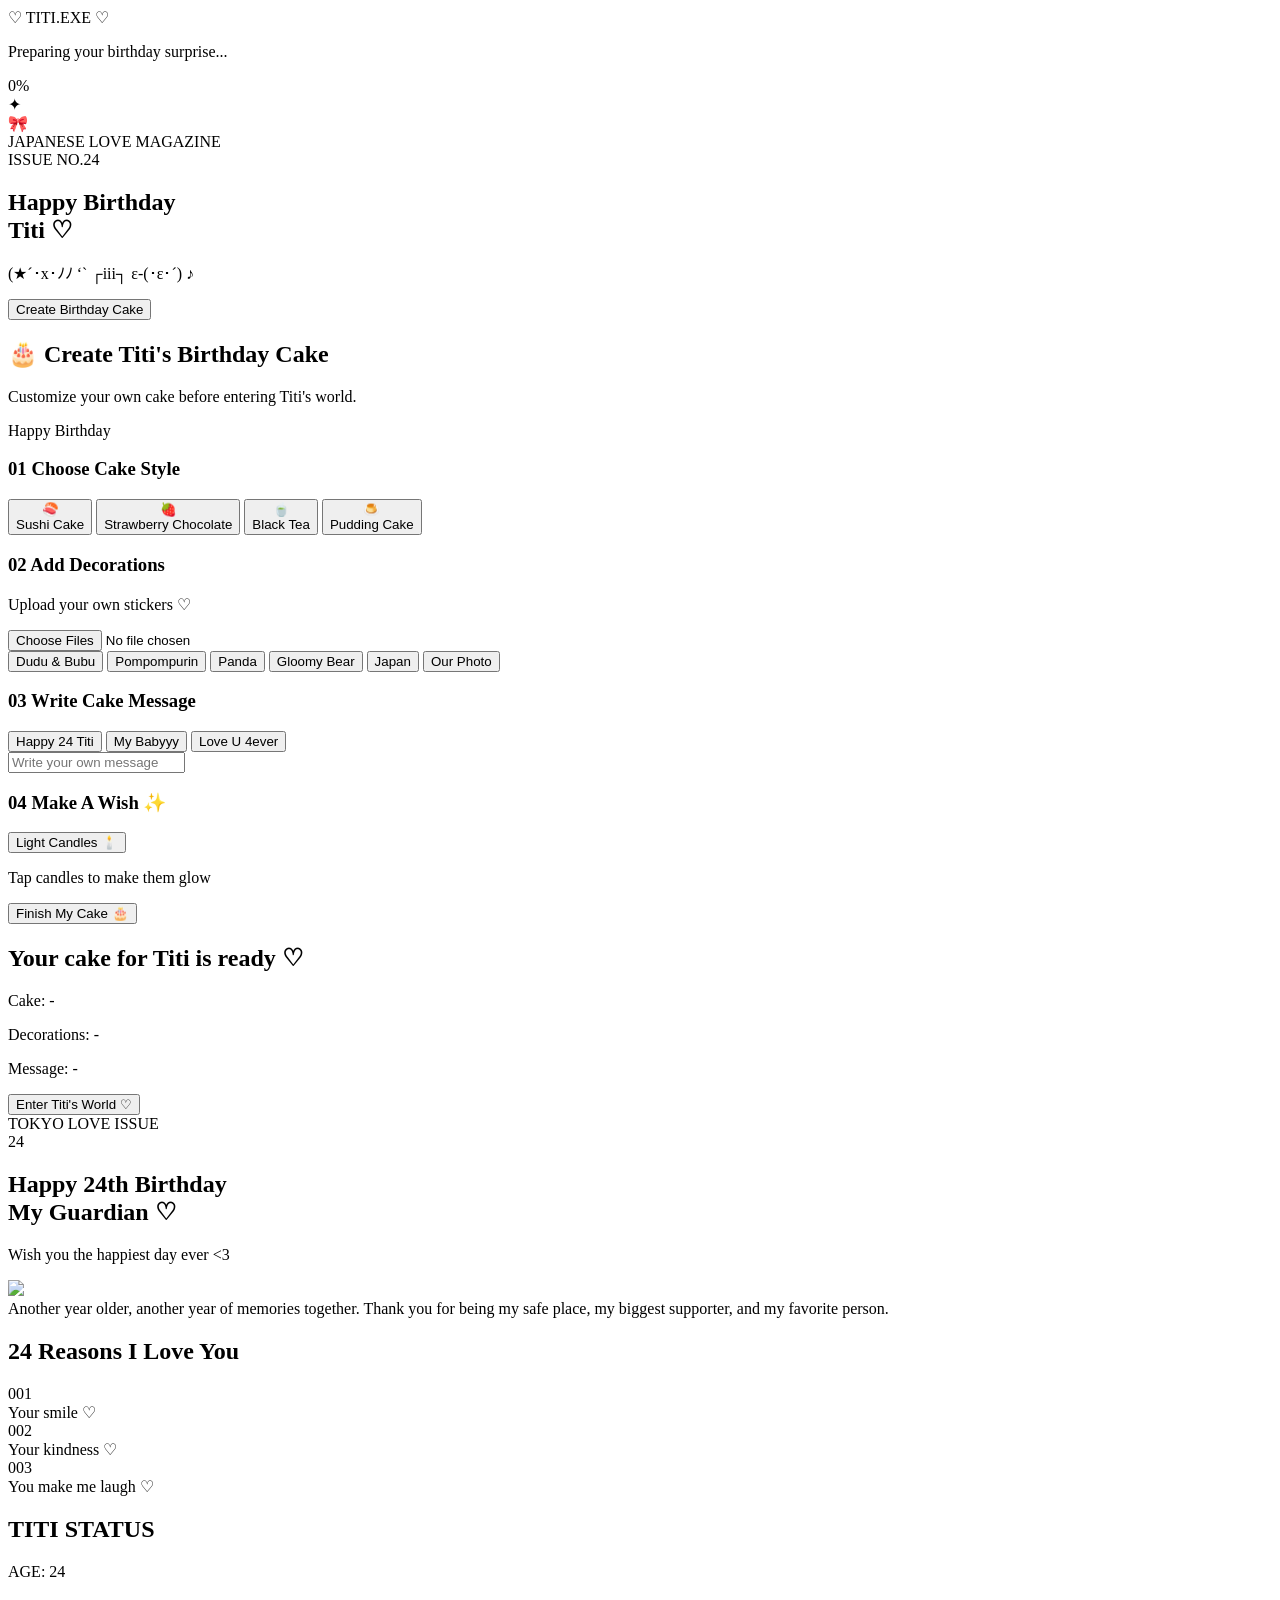
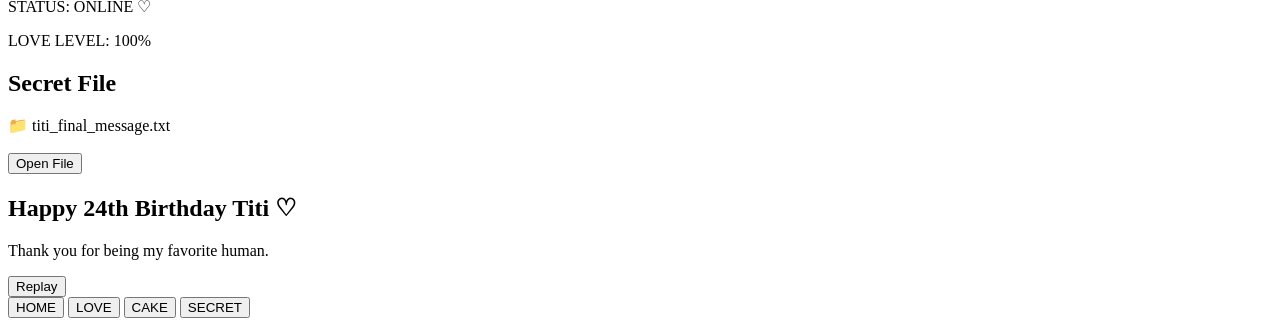
==== index.html @ 173ba68f "First veresion" ====
<!DOCTYPE html>
<html lang="en">

<head>

<meta charset="UTF-8">
<meta name="viewport" content="width=device-width, initial-scale=1.0">

<title>TITI'S 24TH BIRTHDAY ♡</title>

<link rel="stylesheet" href="style.css">

</head>


<body>


<!-- ===========================
LOADING SCREEN
=========================== -->

<div id="loading-screen">

    <div class="loading-logo">
        ♡ TITI.EXE ♡
    </div>

    <p>
        Preparing your birthday surprise...
    </p>


    <div class="loading-bar">
        <div id="loading-progress"></div>
    </div>


    <span id="loading-number">
        0%
    </span>


</div>







<!-- ===========================
WELCOME PAGE
=========================== -->


<section id="welcome">


<div class="sticker star">
    ✦
</div>


<div class="sticker bow">
    🎀
</div>


<div class="magazine-title">

JAPANESE LOVE MAGAZINE

<br>

ISSUE NO.24

</div>



<h1>

Happy Birthday
<br>

Titi ♡

</h1>


<p>

(★´･x･ﾉﾉ ‘` ┌iii┐ ε-(･ε･´) ♪

</p>


<button id="start-game">

Create Birthday Cake

</button>


</section>









<!-- ===========================
CAKE CUSTOMIZATION GAME
=========================== -->


<section id="cake-game">


<h2>

🎂 Create Titi's Birthday Cake

</h2>



<p>

Customize your own cake before entering Titi's world.

</p>





<!-- CAKE PREVIEW -->

<div id="cake-preview">


<div class="cake-shadow"></div>


<div class="cake">


<div class="cake-top">


<span id="cake-message">

Happy Birthday

</span>


</div>



<div class="cake-body">

</div>


<div id="decoration-layer">

</div>


<div id="candle-layer">


<div class="candle"></div>
<div class="candle"></div>
<div class="candle"></div>

</div>



</div>


</div>









<!-- STEP 1 CAKE BASE -->

<div class="custom-step active"
id="cake-base-step">


<h3>

01 Choose Cake Style

</h3>



<div class="choice-grid">


<button class="cake-choice"
data-cake="sushi">


🍣

<br>

Sushi Cake


</button>



<button class="cake-choice"
data-cake="strawberry">


🍓

<br>

Strawberry Chocolate


</button>





<button class="cake-choice"
data-cake="tea">


🍵

<br>

Black Tea


</button>





<button class="cake-choice"
data-cake="pudding">


🍮

<br>

Pudding Cake


</button>



</div>


</div>









<!-- STEP 2 DECORATION -->

<div class="custom-step">


<h3>

02 Add Decorations

</h3>



<p>

Upload your own stickers ♡

</p>



<input 
type="file"
id="decoration-upload"
accept="image/*"
multiple
>



<div class="preset-decoration">


<button data-decoration="dudu">
Dudu & Bubu
</button>


<button data-decoration="pompompurin">
Pompompurin
</button>


<button data-decoration="panda">
Panda
</button>


<button data-decoration="gloomybear">
Gloomy Bear
</button>


<button data-decoration="japan">
Japan
</button>


<button data-decoration="photo">
Our Photo
</button>


</div>



</div>









<!-- STEP 3 MESSAGE -->


<div class="custom-step">


<h3>

03 Write Cake Message

</h3>



<div class="message-buttons">


<button>
Happy 24 Titi
</button>


<button>
My Babyyy
</button>


<button>
Love U 4ever
</button>


</div>




<input

id="cake-text-input"

placeholder="Write your own message"

>


</div>









<!-- STEP 4 CANDLES -->


<div class="custom-step">


<h3>

04 Make A Wish ✨

</h3>



<button id="light-candles">

Light Candles 🕯️

</button>


<p>

Tap candles to make them glow

</p>


</div>









<button id="finish-cake">

Finish My Cake 🎂

</button>




</section>









<!-- ===========================
FINAL CAKE RESULT
=========================== -->


<section id="cake-result">


<h1>

Your cake for Titi is ready ♡

</h1>



<div id="final-cake">

</div>



<div class="cake-summary">


<p>

Cake:

<span id="summary-base">

-

</span>

</p>



<p>

Decorations:

<span id="summary-decoration">

-

</span>

</p>


<p>

Message:

<span id="summary-message">

-

</span>

</p>


</div>




<button id="enter-world">

Enter Titi's World ♡

</button>


</section>









<!-- ===========================
MAIN LOVE WEBSITE
=========================== -->


<main id="birthday-world">







<!-- HERO MAGAZINE COVER -->


<section class="hero">


<div class="issue">

TOKYO LOVE ISSUE
<br>
24

</div>



<h1>

Happy 24th Birthday

<br>

My Guardian ♡

</h1>



<p>

Wish you the happiest day ever &lt;3

</p>



<img

src="[PHOTO_URL]"

class="main-photo"

>



<div class="love-note">


Another year older,
another year of memories together.

Thank you for being my safe place,
my biggest supporter,
and my favorite person.


</div>


</section>









<!-- LOVE CARDS -->


<section id="love-cards">


<h2>

24 Reasons I Love You

</h2>



<div class="cards">


<div class="love-card">

<div class="front">

001

</div>


<div class="back">

Your smile ♡

</div>

</div>





<div class="love-card">

<div class="front">

002

</div>


<div class="back">

Your kindness ♡

</div>

</div>




<div class="love-card">

<div class="front">

003

</div>


<div class="back">

You make me laugh ♡

</div>


</div>


</div>


</section>









<!-- SYSTEM STATUS -->


<section id="status">


<h2>

TITI STATUS

</h2>



<div class="status-card">


<p>

AGE:
24

</p>


<p>

STATUS:
ONLINE ♡

</p>


<p>

LOVE LEVEL:

100%

</p>



<div class="progress">

<div></div>

</div>



</div>


</section>









<!-- SECRET LOVE FILE -->


<section id="secret">


<h2>

Secret File

</h2>


<div class="file">


📁 titi_final_message.txt


<br><br>


<button id="open-letter">

Open File

</button>


</div>



<div id="love-letter">

</div>


</section>









<!-- ENDING -->


<section id="ending">


<h1>

Happy 24th Birthday Titi ♡

</h1>



<p>

Thank you for being my favorite human.

</p>


<button onclick="location.reload()">

Replay

</button>


</section>






</main>









<!-- MOBILE NAV -->


<nav>


<button>

HOME

</button>


<button>

LOVE

</button>


<button>

CAKE

</button>


<button>

SECRET

</button>


</nav>






<audio id="music">

<source src="[SONG_URL]">

</audio>




<script src="script.js"></script>


</body>

</html>
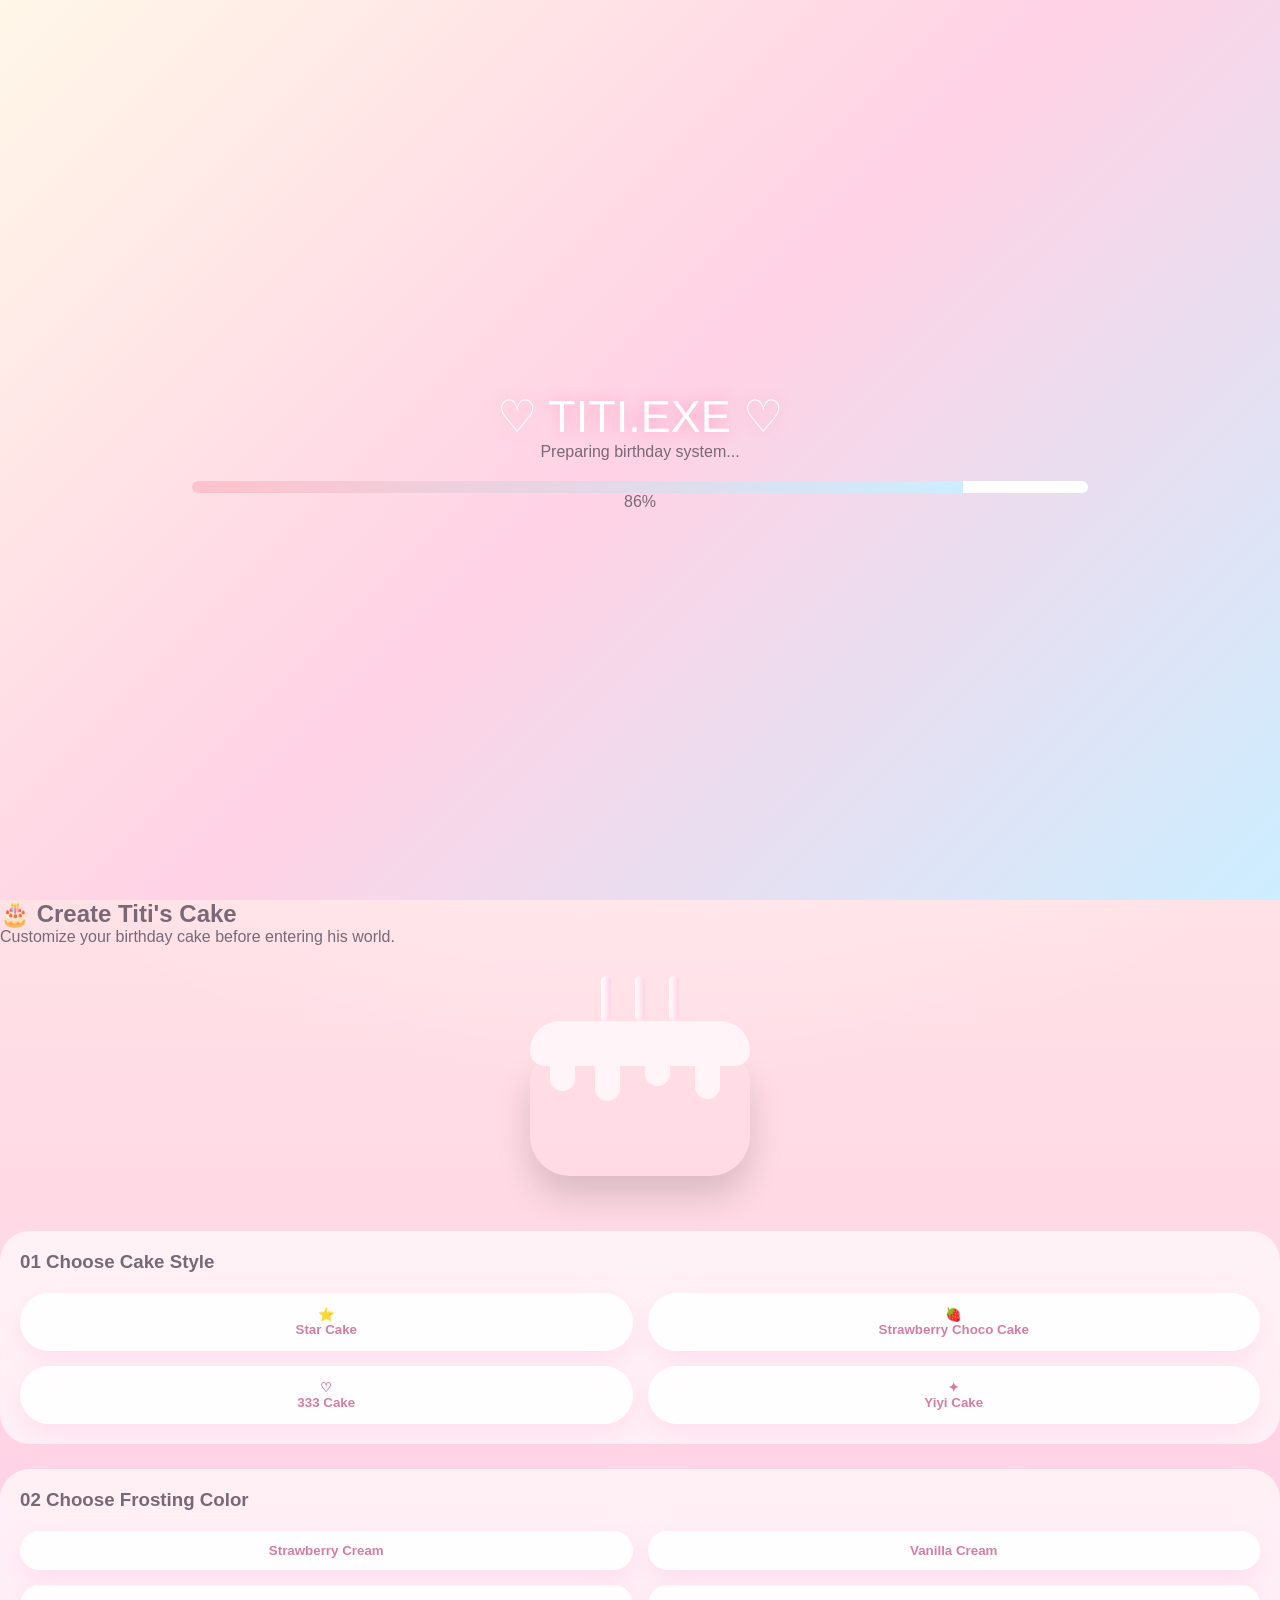
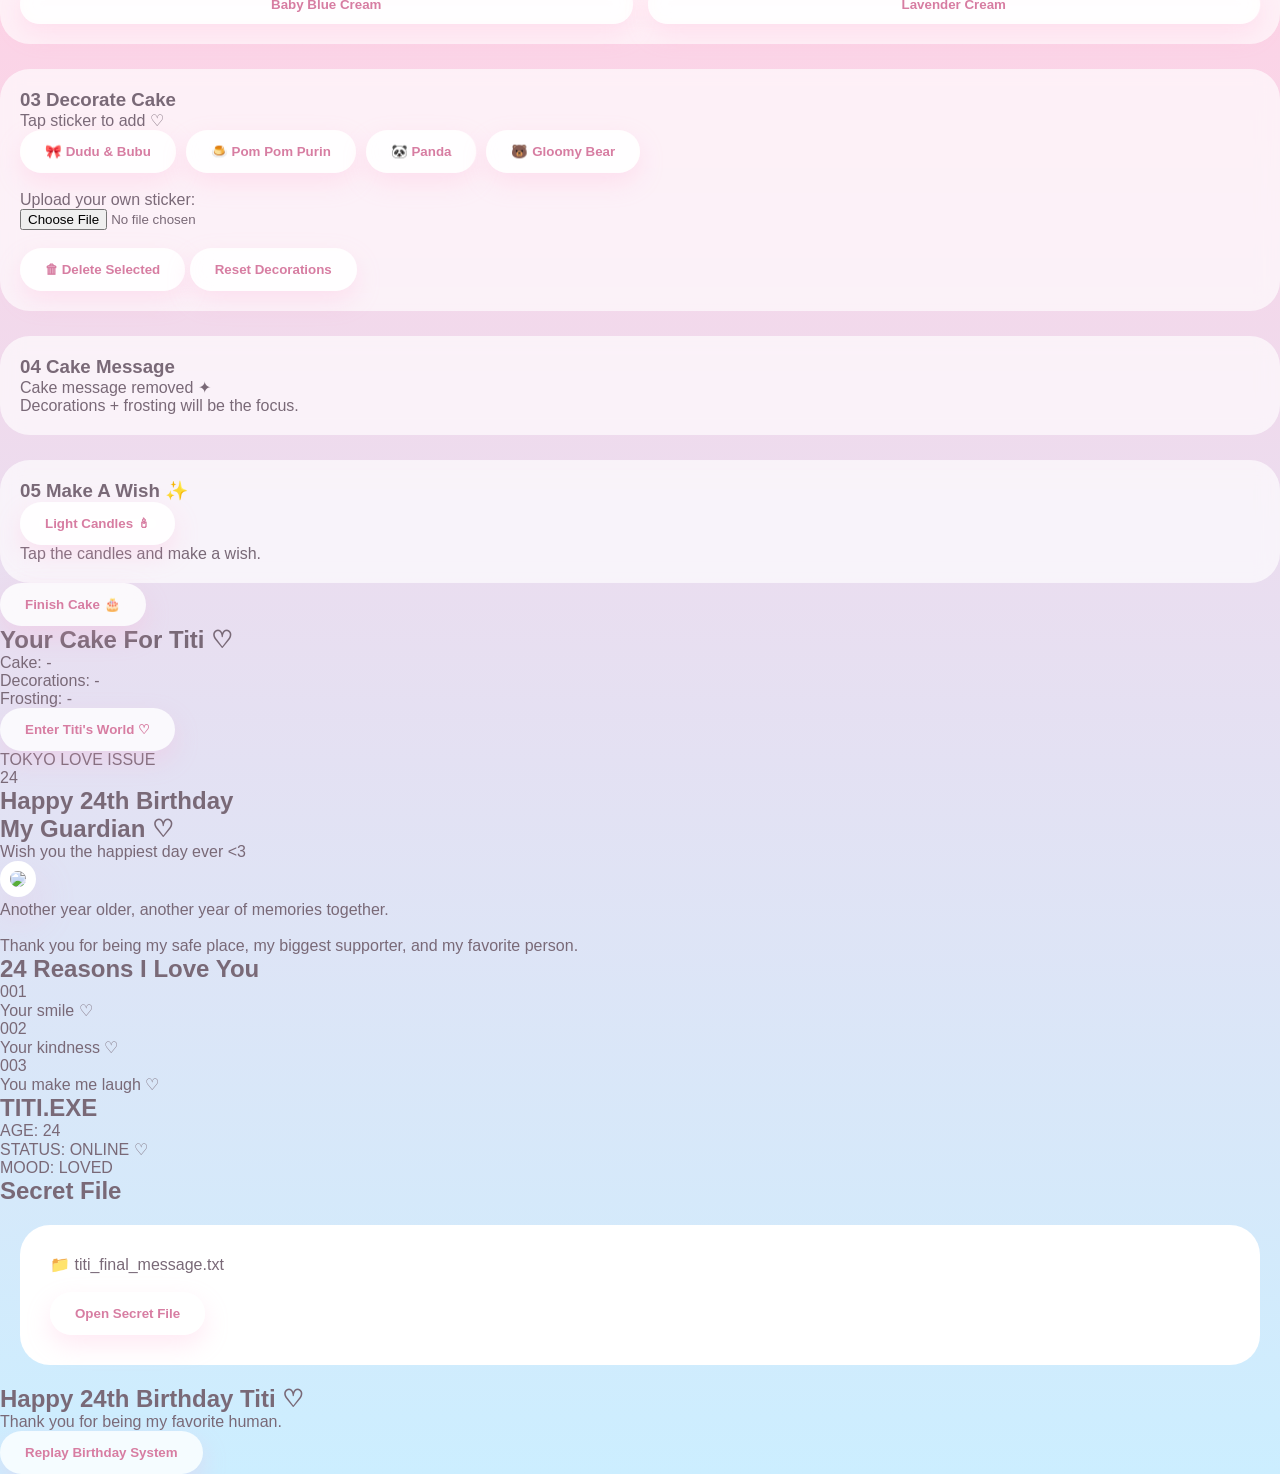
==== commit 863ee010: "1" ====
--- a/index.html
+++ b/index.html
@@ -4,9 +4,12 @@
 <head>
 
 <meta charset="UTF-8">
+
 <meta name="viewport" content="width=device-width, initial-scale=1.0">
 
-<title>TITI'S 24TH BIRTHDAY ♡</title>
+<title>
+TITI'S 24TH BIRTHDAY ♡
+</title>
 
 <link rel="stylesheet" href="style.css">
 
@@ -16,57 +19,69 @@
 <body>
 
 
-<!-- ===========================
-LOADING SCREEN
-=========================== -->
+<!-- ==================================
+BACKGROUND STICKERS
+================================== -->
+
+<div class="floating-stickers">
+
+<img src="images/db.jpeg" class="pompompurin p1">
+<img src="images/db.jpeg" class="pompompurin p2">
+<img src="images/db.jpeg" class="pompompurin p3">
+
+<span class="white-heart h1">♡</span>
+<span class="white-heart h2">♡</span>
+<span class="white-heart h3">♡</span>
+
+</div>
+
+
+
+
+
+<!-- ==================================
+LOADING
+================================== -->
 
 <div id="loading-screen">
 
-    <div class="loading-logo">
-        ♡ TITI.EXE ♡
-    </div>
-
-    <p>
-        Preparing your birthday surprise...
-    </p>
-
-
-    <div class="loading-bar">
-        <div id="loading-progress"></div>
-    </div>
-
-
-    <span id="loading-number">
-        0%
-    </span>
-
-
-</div>
-
-
-
-
-
-
-
-<!-- ===========================
-WELCOME PAGE
-=========================== -->
+<div class="loading-logo">
+♡ TITI.EXE ♡
+</div>
+
+<p>
+Preparing birthday system...
+</p>
+
+
+<div class="loading-bar">
+
+<div id="loading-progress"></div>
+
+</div>
+
+
+<span id="loading-number">
+0%
+</span>
+
+
+</div>
+
+
+
+
+
+
+
+<!-- ==================================
+WELCOME
+================================== -->
 
 
 <section id="welcome">
 
 
-<div class="sticker star">
-    ✦
-</div>
-
-
-<div class="sticker bow">
-    🎀
-</div>
-
-
 <div class="magazine-title">
 
 JAPANESE LOVE MAGAZINE
@@ -82,6 +97,7 @@
 <h1>
 
 Happy Birthday
+
 <br>
 
 Titi ♡
@@ -89,6 +105,7 @@
 </h1>
 
 
+
 <p>
 
 (★´･x･ﾉﾉ ‘` ┌iii┐ ε-(･ε･´) ♪
@@ -96,9 +113,10 @@
 </p>
 
 
+
 <button id="start-game">
 
-Create Birthday Cake
+Create Birthday Cake 🎂
 
 </button>
 
@@ -113,27 +131,24 @@
 
 
 
-<!-- ===========================
-CAKE CUSTOMIZATION GAME
-=========================== -->
+<!-- ==================================
+CAKE GAME
+================================== -->
 
 
 <section id="cake-game">
 
 
-<h2>
-
-🎂 Create Titi's Birthday Cake
-
-</h2>
-
-
-
-<p>
-
-Customize your own cake before entering Titi's world.
-
-</p>
+<h1>
+🎂 Create Titi's Cake
+</h1>
+
+
+<p>
+Customize your birthday cake before entering his world.
+</p>
+
+
 
 
 
@@ -144,38 +159,12 @@
 <div id="cake-preview">
 
 
-<div class="cake-shadow"></div>
-
-
 <div class="cake">
 
 
-<div class="cake-top">
-
-
-<span id="cake-message">
-
-Happy Birthday
-
-</span>
-
-
-</div>
-
-
-
-<div class="cake-body">
-
-</div>
-
-
-<div id="decoration-layer">
-
-</div>
-
+<!-- candle layer -->
 
 <div id="candle-layer">
-
 
 <div class="candle"></div>
 <div class="candle"></div>
@@ -185,446 +174,542 @@
 
 
 
-</div>
-
-
-</div>
-
-
-
-
-
-
-
-
-
-<!-- STEP 1 CAKE BASE -->
-
-<div class="custom-step active"
-id="cake-base-step">
+<!-- decoration layer -->
+
+<div id="decoration-layer"></div>
+
+
+
+<!-- frosting -->
+
+<div id="frosting-layer"></div>
+
+
+
+<!-- cake top -->
+
+<div class="cake-top"></div>
+
+
+
+<!-- cake body -->
+
+<div class="cake-body"></div>
+
+
+
+</div>
+
+
+</div>
+
+
+
+
+
+
+
+
+
+<!-- ==================================
+CAKE BASE OPTIONS
+================================== -->
+
+
+<div class="custom-step">
 
 
 <h3>
-
 01 Choose Cake Style
-
 </h3>
 
 
-
 <div class="choice-grid">
 
 
-<button class="cake-choice"
-data-cake="sushi">
-
-
-🍣
-
+
+<button 
+class="cake-choice"
+data-cake="star"
+data-image="images/cakes/star.jpeg">
+
+⭐
 <br>
-
-Sushi Cake
-
-
-</button>
-
-
-
-<button class="cake-choice"
-data-cake="strawberry">
-
+Star Cake
+
+</button>
+
+
+
+
+<button 
+class="cake-choice"
+data-cake="strawberry"
+data-image="images/cakes/strawberry-choco.jpeg">
 
 🍓
-
 <br>
-
-Strawberry Chocolate
-
-
-</button>
-
-
-
-
-
-<button class="cake-choice"
-data-cake="tea">
-
-
-🍵
-
+Strawberry Choco Cake
+
+</button>
+
+
+
+
+<button 
+class="cake-choice"
+data-cake="333"
+data-image="images/cakes/333.jpeg">
+
+♡
 <br>
-
-Black Tea
-
-
-</button>
-
-
-
-
-
-<button class="cake-choice"
-data-cake="pudding">
-
-
-🍮
-
+333 Cake
+
+</button>
+
+
+
+
+<button 
+class="cake-choice"
+data-cake="yiyi"
+data-image="images/cakes/yiyi.jpeg">
+
+✦
 <br>
-
-Pudding Cake
-
-
-</button>
-
-
-
-</div>
-
-
-</div>
-
-
-
-
-
-
-
-
-
-<!-- STEP 2 DECORATION -->
+Yiyi Cake
+
+</button>
+
+
+
+</div>
+
+
+</div>
+
+
+
+
+
+
+
+
+
+<!-- ==================================
+FROSTING COLOR
+================================== -->
+
 
 <div class="custom-step">
 
 
 <h3>
-
-02 Add Decorations
-
+02 Choose Frosting Color
 </h3>
 
 
-
-<p>
-
-Upload your own stickers ♡
-
-</p>
-
-
-
-<input 
+<div class="choice-grid">
+
+
+<button 
+class="frosting-choice"
+data-color="#fff5f8">
+
+Strawberry Cream
+
+</button>
+
+
+
+<button 
+class="frosting-choice"
+data-color="#ffe9a8">
+
+Vanilla Cream
+
+</button>
+
+
+
+<button 
+class="frosting-choice"
+data-color="#cceeff">
+
+Baby Blue Cream
+
+</button>
+
+
+
+<button 
+class="frosting-choice"
+data-color="#eadcff">
+
+Lavender Cream
+
+</button>
+
+
+</div>
+
+
+</div>
+
+
+
+
+
+
+
+
+
+<!-- ==================================
+DECORATIONS
+================================== -->
+
+
+<div class="custom-step">
+
+
+<h3>
+03 Decorate Cake
+</h3>
+
+
+<p>
+Tap sticker to add ♡
+</p>
+
+
+
+<div class="preset-decoration">
+
+
+
+<button 
+class="decoration-btn"
+data-image="images/decorations/dudububu.png">
+
+🎀 Dudu & Bubu
+
+</button>
+
+
+
+<button 
+class="decoration-btn"
+data-image="images/decorations/pmilk.png">
+
+🍮 Pom Pom Purin
+
+</button>
+
+
+
+<button 
+class="decoration-btn"
+data-image="images/decorations/panda.png">
+
+🐼 Panda
+
+</button>
+
+
+
+<button 
+class="decoration-btn"
+data-image="images/decorations/gloomybear.png">
+
+🐻 Gloomy Bear
+
+</button>
+
+
+</div>
+
+
+
+
+<br>
+
+
+<p>
+Upload your own sticker:
+</p>
+
+
+
+<input
+
 type="file"
+
 id="decoration-upload"
+
 accept="image/*"
-multiple
+
 >
 
 
 
-<div class="preset-decoration">
-
-
-<button data-decoration="dudu">
-Dudu & Bubu
-</button>
-
-
-<button data-decoration="pompompurin">
-Pompompurin
-</button>
-
-
-<button data-decoration="panda">
-Panda
-</button>
-
-
-<button data-decoration="gloomybear">
-Gloomy Bear
-</button>
-
-
-<button data-decoration="japan">
-Japan
-</button>
-
-
-<button data-decoration="photo">
-Our Photo
-</button>
-
-
-</div>
-
-
-
-</div>
-
-
-
-
-
-
-
-
-
-<!-- STEP 3 MESSAGE -->
+
+<br><br>
+
+
+
+<button id="delete-sticker">
+
+🗑 Delete Selected
+
+</button>
+
+
+<button id="clear-stickers">
+
+Reset Decorations
+
+</button>
+
+
+
+</div>
+<!-- ==================================
+CAKE MESSAGE
+================================== -->
 
 
 <div class="custom-step">
 
 
 <h3>
-
-03 Write Cake Message
-
+04 Cake Message
 </h3>
 
 
-
-<div class="message-buttons">
-
-
-<button>
-Happy 24 Titi
-</button>
-
-
-<button>
-My Babyyy
-</button>
-
-
-<button>
-Love U 4ever
-</button>
-
-
-</div>
-
-
-
-
-<input
-
-id="cake-text-input"
-
-placeholder="Write your own message"
+<p>
+Cake message removed ✦
+<br>
+Decorations + frosting will be the focus.
+</p>
+
+
+</div>
+
+
+
+
+
+
+
+
+<!-- ==================================
+CANDLES
+================================== -->
+
+
+<div class="custom-step">
+
+
+<h3>
+05 Make A Wish ✨
+</h3>
+
+
+
+<button id="light-candles">
+
+Light Candles 🕯
+
+</button>
+
+
+
+<p>
+Tap the candles and make a wish.
+</p>
+
+
+
+</div>
+
+
+
+
+
+
+
+<button id="finish-cake">
+
+Finish Cake 🎂
+
+</button>
+
+
+
+</section>
+
+
+
+
+
+
+
+
+
+<!-- ==================================
+FINAL CAKE RESULT
+================================== -->
+
+
+<section id="cake-result">
+
+
+<h1>
+
+Your Cake For Titi ♡
+
+</h1>
+
+
+
+<div id="final-cake">
+
+</div>
+
+
+
+
+
+<div class="cake-summary">
+
+
+<p>
+
+Cake:
+
+<span id="summary-base">
+
+-
+
+</span>
+
+</p>
+
+
+
+
+<p>
+
+Decorations:
+
+<span id="summary-decoration">
+
+-
+
+</span>
+
+</p>
+
+
+<p>
+
+Frosting:
+
+<span id="summary-frosting">
+
+-
+
+</span>
+
+</p>
+
+
+
+</div>
+
+
+
+
+
+<button id="enter-world">
+
+Enter Titi's World ♡
+
+</button>
+
+
+
+</section>
+
+
+
+
+
+
+
+
+
+<!-- ==================================
+MAIN BIRTHDAY WORLD
+================================== -->
+
+
+<main id="birthday-world">
+
+
+
+
+
+<!-- HERO -->
+
+
+<section class="hero">
+
+
+
+<div class="issue">
+
+TOKYO LOVE ISSUE
+
+<br>
+
+24
+
+</div>
+
+
+
+
+<h1>
+
+Happy 24th Birthday
+
+<br>
+
+My Guardian ♡
+
+</h1>
+
+
+
+
+<p>
+
+Wish you the happiest day ever &lt;3
+
+</p>
+
+
+
+
+<img
+
+src="[PHOTO_URL]"
+
+class="main-photo"
 
 >
 
-
-</div>
-
-
-
-
-
-
-
-
-
-<!-- STEP 4 CANDLES -->
-
-
-<div class="custom-step">
-
-
-<h3>
-
-04 Make A Wish ✨
-
-</h3>
-
-
-
-<button id="light-candles">
-
-Light Candles 🕯️
-
-</button>
-
-
-<p>
-
-Tap candles to make them glow
-
-</p>
-
-
-</div>
-
-
-
-
-
-
-
-
-
-<button id="finish-cake">
-
-Finish My Cake 🎂
-
-</button>
-
-
-
-
-</section>
-
-
-
-
-
-
-
-
-
-<!-- ===========================
-FINAL CAKE RESULT
-=========================== -->
-
-
-<section id="cake-result">
-
-
-<h1>
-
-Your cake for Titi is ready ♡
-
-</h1>
-
-
-
-<div id="final-cake">
-
-</div>
-
-
-
-<div class="cake-summary">
-
-
-<p>
-
-Cake:
-
-<span id="summary-base">
-
--
-
-</span>
-
-</p>
-
-
-
-<p>
-
-Decorations:
-
-<span id="summary-decoration">
-
--
-
-</span>
-
-</p>
-
-
-<p>
-
-Message:
-
-<span id="summary-message">
-
--
-
-</span>
-
-</p>
-
-
-</div>
-
-
-
-
-<button id="enter-world">
-
-Enter Titi's World ♡
-
-</button>
-
-
-</section>
-
-
-
-
-
-
-
-
-
-<!-- ===========================
-MAIN LOVE WEBSITE
-=========================== -->
-
-
-<main id="birthday-world">
-
-
-
-
-
-
-
-<!-- HERO MAGAZINE COVER -->
-
-
-<section class="hero">
-
-
-<div class="issue">
-
-TOKYO LOVE ISSUE
-<br>
-24
-
-</div>
-
-
-
-<h1>
-
-Happy 24th Birthday
-
-<br>
-
-My Guardian ♡
-
-</h1>
-
-
-
-<p>
-
-Wish you the happiest day ever &lt;3
-
-</p>
-
-
-
-<img
-
-src="[PHOTO_URL]"
-
-class="main-photo"
-
->
 
 
 
@@ -633,6 +718,10 @@
 
 Another year older,
 another year of memories together.
+
+
+<br><br>
+
 
 Thank you for being my safe place,
 my biggest supporter,
@@ -642,6 +731,7 @@
 </div>
 
 
+
 </section>
 
 
@@ -666,6 +756,7 @@
 
 
 
+
 <div class="cards">
 
 
@@ -684,6 +775,7 @@
 
 </div>
 
+
 </div>
 
 
@@ -705,7 +797,9 @@
 
 </div>
 
-</div>
+
+</div>
+
 
 
 
@@ -729,6 +823,8 @@
 </div>
 
 
+
+
 </div>
 
 
@@ -742,7 +838,9 @@
 
 
 
-<!-- SYSTEM STATUS -->
+<!-- ==================================
+STATUS SYSTEM
+================================== -->
 
 
 <section id="status">
@@ -750,7 +848,7 @@
 
 <h2>
 
-TITI STATUS
+TITI.EXE
 
 </h2>
 
@@ -760,27 +858,20 @@
 
 
 <p>
-
 AGE:
 24
-
-</p>
-
-
-<p>
-
+</p>
+
+
+<p>
 STATUS:
 ONLINE ♡
-
-</p>
-
-
-<p>
-
-LOVE LEVEL:
-
-100%
-
+</p>
+
+
+<p>
+MOOD:
+LOVED
 </p>
 
 
@@ -792,7 +883,6 @@
 </div>
 
 
-
 </div>
 
 
@@ -806,7 +896,9 @@
 
 
 
-<!-- SECRET LOVE FILE -->
+<!-- ==================================
+SECRET FILE
+================================== -->
 
 
 <section id="secret">
@@ -819,29 +911,54 @@
 </h2>
 
 
+
+
 <div class="file">
 
 
 📁 titi_final_message.txt
 
 
+
 <br><br>
 
 
+
 <button id="open-letter">
 
-Open File
-
-</button>
-
-
-</div>
+Open Secret File
+
+</button>
+
+
+
+</div>
+
+
 
 
 
 <div id="love-letter">
 
-</div>
+
+Happy birthday Titi ♡
+
+
+<br><br>
+
+
+Thank you for being my favorite human.
+
+
+<br><br>
+
+
+I hope every year brings you happiness,
+confidence and beautiful memories.
+
+
+</div>
+
 
 
 </section>
@@ -854,7 +971,9 @@
 
 
 
-<!-- ENDING -->
+<!-- ==================================
+ENDING
+================================== -->
 
 
 <section id="ending">
@@ -868,6 +987,7 @@
 
 
 
+
 <p>
 
 Thank you for being my favorite human.
@@ -875,11 +995,15 @@
 </p>
 
 
+
+
 <button onclick="location.reload()">
 
-Replay
-
-</button>
+Replay Birthday System
+
+</button>
+
+
 
 
 </section>
@@ -899,6 +1023,36 @@
 
 
 
+<!-- ==================================
+MUSIC
+================================== -->
+
+
+<audio id="music" loop>
+
+
+<source src="music/Thaiboy_Digital_-_B_with_U_KLICKAUD.mp3">
+
+
+</audio>
+
+
+
+
+
+<button id="music-btn">
+
+🎧 Play
+
+</button>
+
+
+
+
+
+
+
+
 <!-- MOBILE NAV -->
 
 
@@ -906,31 +1060,27 @@
 
 
 <button>
-
 HOME
-
-</button>
+</button>
+
 
 
 <button>
-
 LOVE
-
-</button>
+</button>
+
 
 
 <button>
-
 CAKE
-
-</button>
+</button>
+
 
 
 <button>
-
 SECRET
-
-</button>
+</button>
+
 
 
 </nav>
@@ -940,15 +1090,6 @@
 
 
 
-<audio id="music">
-
-<source src="[SONG_URL]">
-
-</audio>
-
-
-
-
 <script src="script.js"></script>
 
 
--- a/style.css
+++ b/style.css
@@ -0,0 +1,1180 @@
+/* ==================================
+   TITI 333 BIRTHDAY SYSTEM
+   Bladee 333 x Harajuku Dream Core
+   Pastel Angel Edition
+================================== */
+
+
+:root {
+
+    --pink:#ffd2e5;
+    --baby-blue:#cceeff;
+    --cream:#fff7e8;
+    --white:#ffffff;
+    --silver:#e7edf5;
+    --lavender:#eadcff;
+
+    --text:#796977;
+
+    --pink-shadow:
+    rgba(255,170,210,.3);
+
+}
+
+
+
+/* ==================================
+GLOBAL
+================================== */
+
+
+*{
+
+    margin:0;
+    padding:0;
+    box-sizing:border-box;
+
+    font-family:
+    "Arial Rounded MT Bold",
+    "Helvetica Neue",
+    sans-serif;
+
+}
+
+
+
+html{
+
+    scroll-behavior:smooth;
+
+}
+
+
+
+body{
+
+    min-height:100vh;
+
+    color:var(--text);
+
+
+    background:
+
+    radial-gradient(
+    circle at top,
+    white,
+    transparent 35%
+    ),
+
+
+    linear-gradient(
+    180deg,
+    var(--cream),
+    var(--pink),
+    var(--baby-blue)
+    );
+
+
+    overflow-x:hidden;
+
+}
+
+
+
+
+/* ==================================
+BACKGROUND STICKERS
+================================== */
+
+
+.floating-stickers{
+
+    position:fixed;
+
+    inset:0;
+
+    pointer-events:none;
+
+    z-index:20;
+
+}
+
+
+
+.pompompurin{
+
+    position:absolute;
+
+    width:30px;
+
+    height:30px;
+
+    object-fit:contain;
+
+    opacity:.9;
+
+    animation:
+    bgFloat 8s infinite ease-in-out;
+
+}
+
+
+
+
+.p1{
+
+top:15%;
+left:8%;
+
+}
+
+
+
+.p2{
+
+bottom:20%;
+right:10%;
+
+animation-delay:3s;
+
+}
+
+
+
+.p3{
+
+top:55%;
+left:20%;
+
+animation-delay:5s;
+
+}
+
+
+
+
+
+.white-heart{
+
+position:absolute;
+
+color:white;
+
+font-size:25px;
+
+opacity:.8;
+
+text-shadow:
+
+0 0 10px white;
+
+}
+
+
+
+.h1{
+
+top:20%;
+right:15%;
+
+}
+
+
+
+.h2{
+
+bottom:25%;
+left:15%;
+
+}
+
+
+
+.h3{
+
+top:65%;
+right:35%;
+
+}
+
+
+
+
+
+@keyframes bgFloat{
+
+
+50%{
+
+transform:
+translateY(-15px);
+
+}
+
+}
+
+
+
+
+
+
+
+/* ==================================
+LOADING
+================================== */
+
+
+#loading-screen{
+
+position:fixed;
+
+inset:0;
+
+
+display:flex;
+
+flex-direction:column;
+
+align-items:center;
+
+justify-content:center;
+
+
+background:
+
+linear-gradient(
+
+135deg,
+
+#fff7e8,
+
+#ffd2e5,
+
+#cceeff
+
+);
+
+
+z-index:9999;
+
+
+}
+
+
+
+.loading-logo{
+
+font-size:45px;
+
+color:white;
+
+
+text-shadow:
+
+0 0 15px #ff9fc4;
+
+}
+
+
+
+.loading-bar{
+
+width:70%;
+
+height:12px;
+
+background:white;
+
+border-radius:20px;
+
+overflow:hidden;
+
+margin-top:20px;
+
+}
+
+
+
+#loading-progress{
+
+height:100%;
+
+width:0;
+
+
+background:
+
+linear-gradient(
+
+90deg,
+
+pink,
+
+#cceeff
+
+);
+
+}
+
+
+
+
+
+
+
+
+/* ==================================
+BUTTON
+================================== */
+
+
+button{
+
+
+border:none;
+
+
+padding:
+
+14px 25px;
+
+
+border-radius:
+
+40px;
+
+
+
+background:
+
+rgba(255,255,255,.8);
+
+
+
+backdrop-filter:
+
+blur(10px);
+
+
+
+color:#d77da2;
+
+
+
+font-weight:bold;
+
+
+
+box-shadow:
+
+0 10px 25px
+
+rgba(255,170,210,.25);
+
+
+
+transition:.25s;
+
+
+
+cursor:pointer;
+
+
+}
+
+
+
+button:active{
+
+transform:scale(.95);
+
+}
+
+
+
+
+
+
+
+
+/* ==================================
+WELCOME
+================================== */
+
+
+#welcome{
+
+
+height:100vh;
+
+
+display:flex;
+
+
+flex-direction:column;
+
+
+align-items:center;
+
+
+justify-content:center;
+
+
+text-align:center;
+
+
+padding:30px;
+
+
+}
+
+
+
+
+
+.magazine-title{
+
+
+background:white;
+
+
+padding:
+
+10px 25px;
+
+
+border-radius:50px;
+
+
+font-size:12px;
+
+
+letter-spacing:4px;
+
+
+}
+
+
+
+
+
+#welcome h1{
+
+
+margin-top:30px;
+
+
+font-size:52px;
+
+
+color:white;
+
+
+
+text-shadow:
+
+
+0 0 15px #ffb6d5,
+
+3px 3px #bde8ff;
+
+
+}
+
+
+
+
+
+
+
+
+/* ==================================
+CAKE SYSTEM
+================================== */
+
+
+#cake-preview{
+
+
+display:flex;
+
+justify-content:center;
+
+align-items:center;
+
+height:260px;
+
+}
+
+
+
+
+.cake{
+
+
+position:relative;
+
+
+width:220px;
+
+
+height:200px;
+
+
+margin:auto;
+
+
+z-index:1;
+
+
+}
+
+
+
+
+
+
+
+/* CAKE BODY IMAGE */
+
+
+.cake-body{
+
+
+position:absolute;
+
+
+bottom:0;
+
+
+left:0;
+
+
+width:220px;
+
+
+height:120px;
+
+
+
+border-radius:
+
+
+25px 25px 40px 40px;
+
+
+
+background-size:
+
+cover;
+
+
+
+background-position:
+
+center;
+
+
+
+background-repeat:no-repeat;
+
+
+
+box-shadow:
+
+
+0 20px 35px rgba(0,0,0,.15);
+
+
+
+overflow:hidden;
+
+
+}
+
+
+
+
+
+
+
+/* ===============================
+DRIPPING FROSTING
+=============================== */
+
+#frosting-layer {
+
+    position:absolute;
+
+    top:45px;
+
+    left:0;
+
+    width:220px;
+
+    height:45px;
+
+    background:#fff5f8;
+
+    z-index:20;
+
+    border-radius:
+    30px 30px 15px 15px;
+
+    transition:.4s;
+
+}
+
+
+/* dripping part */
+
+#frosting-layer::before {
+
+    content:"";
+
+    position:absolute;
+
+    bottom:-25px;
+
+    left:20px;
+
+    width:25px;
+
+    height:35px;
+
+
+    background:#fff5f8;
+
+
+    border-radius:
+    0 0 20px 20px;
+
+
+    box-shadow:
+
+    45px 10px 0 #fff5f8,
+
+    95px -5px 0 #fff5f8,
+
+    145px 8px 0 #fff5f8;
+
+
+}
+
+/* ==================================
+DECORATIONS
+================================== */
+
+
+#decoration-layer{
+
+
+position:absolute;
+
+
+top:10px;
+
+
+left:0;
+
+
+width:220px;
+
+
+height:150px;
+
+
+z-index:30;
+
+
+pointer-events:auto;
+
+
+}
+
+
+
+
+
+.cake-sticker{
+
+
+position:absolute;
+
+
+width:45px;
+
+
+height:45px;
+
+
+object-fit:contain;
+
+
+cursor:pointer;
+
+
+z-index:50;
+
+
+touch-action:none;
+
+
+transition:.25s;
+
+
+}
+
+
+
+
+.cake-sticker.selected{
+
+
+transform:scale(1.2);
+
+
+filter:
+
+drop-shadow(
+
+0 0 10px #ff9fc4
+
+);
+
+
+}
+
+
+
+
+
+
+
+
+/* ==================================
+CANDLES
+================================== */
+
+
+#candle-layer{
+
+
+position:absolute;
+
+
+top:0px;
+
+
+left:0;
+
+
+width:220px;
+
+
+display:flex;
+
+
+justify-content:center;
+
+
+z-index:100;
+
+
+}
+
+
+
+
+
+.candle{
+
+
+width:10px;
+
+
+height:45px;
+
+
+background:
+
+
+linear-gradient(
+
+90deg,
+
+white,
+
+#ffd2e5
+
+);
+
+
+
+border-radius:10px;
+
+
+margin:0 12px;
+
+
+}
+
+
+
+
+
+.candle.fire{
+
+
+background:
+
+linear-gradient(
+
+orange,
+
+yellow
+
+);
+
+
+
+box-shadow:
+
+
+0 0 20px orange;
+
+
+}
+
+
+
+
+
+
+
+
+
+/* ==================================
+CUSTOMIZATION BOX
+================================== */
+
+
+.custom-step{
+
+
+background:
+
+rgba(255,255,255,.65);
+
+
+backdrop-filter:
+
+blur(10px);
+
+
+
+padding:20px;
+
+
+border-radius:30px;
+
+
+margin-top:25px;
+
+
+}
+
+
+
+
+.choice-grid{
+
+
+display:grid;
+
+
+grid-template-columns:
+
+repeat(2,1fr);
+
+
+
+gap:15px;
+
+
+margin-top:20px;
+
+
+}
+
+
+
+
+.preset-decoration{
+
+
+display:flex;
+
+
+flex-wrap:wrap;
+
+
+gap:10px;
+
+
+}
+
+
+
+
+
+
+/* ==================================
+FROSTING BUTTONS
+================================== */
+
+
+.frosting-buttons{
+
+
+display:flex;
+
+gap:10px;
+
+flex-wrap:wrap;
+
+
+}
+
+
+
+
+
+.frosting-choice{
+
+
+padding:12px;
+
+}
+
+#frosting-layer{
+    --drip-color:#fff5f8;
+}
+
+
+#frosting-layer::before{
+
+background:var(--drip-color);
+
+box-shadow:
+
+45px 10px 0 var(--drip-color),
+
+95px -5px 0 var(--drip-color),
+
+145px 8px 0 var(--drip-color);
+
+}
+
+
+
+
+
+
+/* ==================================
+PHOTO
+================================== */
+
+
+.main-photo{
+
+
+width:90%;
+
+
+border-radius:35px;
+
+
+border:
+
+10px solid white;
+
+
+
+box-shadow:
+
+0 20px 40px var(--pink-shadow);
+
+
+}
+
+
+
+
+
+
+
+
+/* ==================================
+SECRET
+================================== */
+
+
+.file{
+
+
+margin:20px;
+
+
+padding:30px;
+
+
+background:white;
+
+
+border-radius:30px;
+
+
+}
+
+
+
+#love-letter{
+
+
+display:none;
+
+
+padding:30px;
+
+
+line-height:1.8;
+
+
+}
+
+
+
+
+
+
+
+
+/* ==================================
+NAV
+================================== */
+
+
+nav{
+
+
+position:fixed;
+
+
+bottom:20px;
+
+
+left:10%;
+
+
+width:80%;
+
+
+
+background:
+
+rgba(255,255,255,.8);
+
+
+
+backdrop-filter:
+
+blur(15px);
+
+
+
+border-radius:50px;
+
+
+
+padding:15px;
+
+
+
+display:flex;
+
+
+
+justify-content:space-around;
+
+
+
+z-index:500;
+
+
+}
+
+
+
+
+
+
+
+
+/* ==================================
+MUSIC BUTTON
+================================== */
+
+
+#music-btn{
+
+
+position:fixed;
+
+
+right:20px;
+
+
+bottom:100px;
+
+
+z-index:600;
+
+
+}
+
+
+
+
+
+
+
+/* ==================================
+MOBILE
+================================== */
+
+
+@media(max-width:430px){
+
+
+#welcome h1{
+
+
+font-size:42px;
+
+
+}
+
+
+
+.cake{
+
+
+transform:scale(.9);
+
+
+}
+
+
+
+}
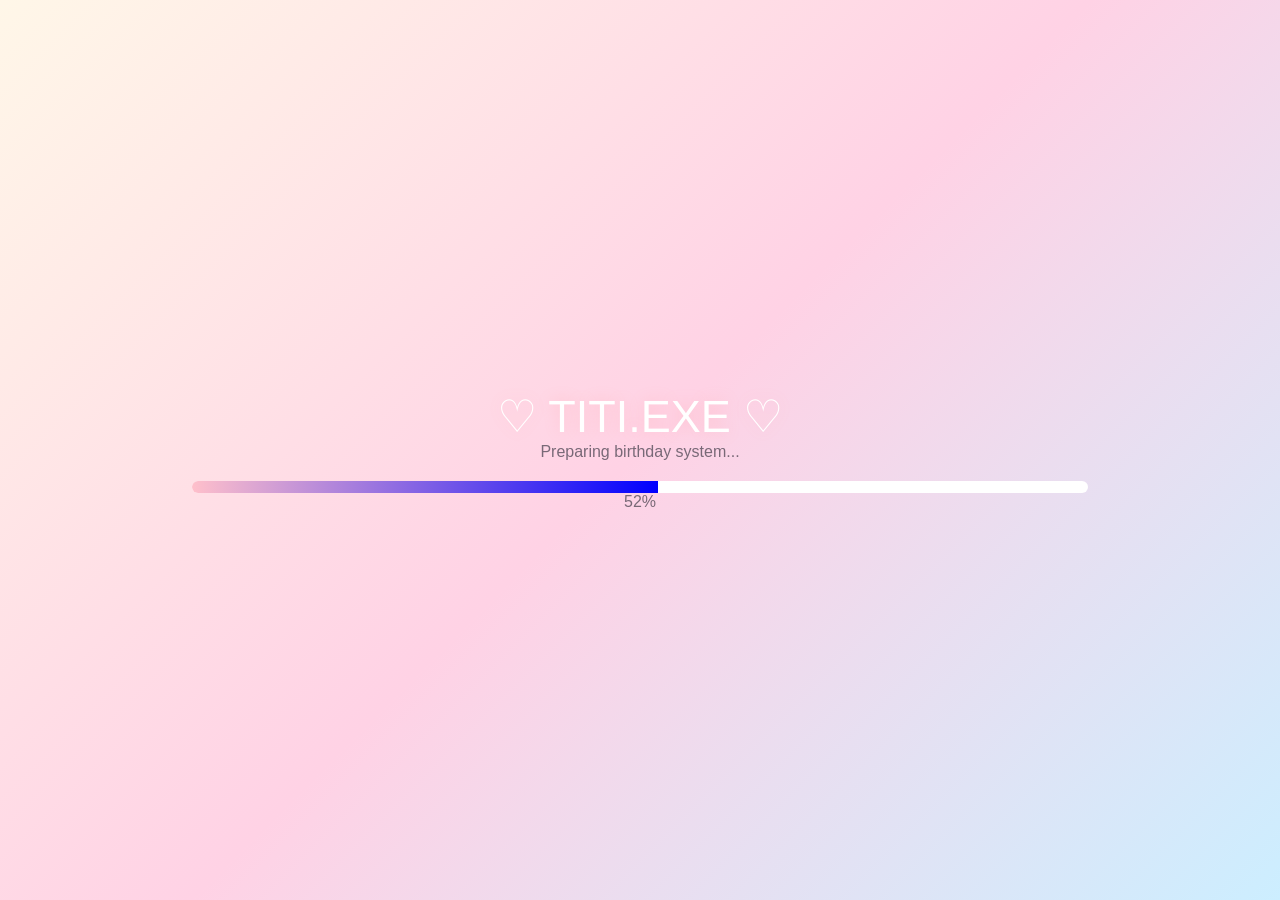
==== commit f6ad6c43: "Add files via upload" ====
--- a/index.html
+++ b/index.html
@@ -19,18 +19,21 @@
 <body>
 
 
-<!-- ==================================
-BACKGROUND STICKERS
-================================== -->
+<!-- BACKGROUND DECORATIONS -->
 
 <div class="floating-stickers">
 
 <img src="images/db.jpeg" class="pompompurin p1">
+
 <img src="images/db.jpeg" class="pompompurin p2">
+
 <img src="images/db.jpeg" class="pompompurin p3">
 
+
 <span class="white-heart h1">♡</span>
+
 <span class="white-heart h2">♡</span>
+
 <span class="white-heart h3">♡</span>
 
 </div>
@@ -39,26 +42,30 @@
 
 
 
-<!-- ==================================
-LOADING
-================================== -->
+<!-- LOADING SCREEN -->
 
 <div id="loading-screen">
 
+
 <div class="loading-logo">
+
 ♡ TITI.EXE ♡
-</div>
+
+</div>
+
 
 <p>
 Preparing birthday system...
 </p>
 
 
+
 <div class="loading-bar">
 
 <div id="loading-progress"></div>
 
 </div>
+
 
 
 <span id="loading-number">
@@ -74,23 +81,21 @@
 
 
 
-<!-- ==================================
-WELCOME
-================================== -->
-
-
-<section id="welcome">
+
+
+<!-- HOME PAGE -->
+
+<section id="home-page">
+
 
 
 <div class="magazine-title">
 
-JAPANESE LOVE MAGAZINE
-
-<br>
-
-ISSUE NO.24
-
-</div>
+2026 Aug 01
+
+</div>
+
+
 
 
 
@@ -106,6 +111,8 @@
 
 
 
+
+
 <p>
 
 (★´･x･ﾉﾉ ‘` ┌iii┐ ε-(･ε･´) ♪
@@ -114,11 +121,78 @@
 
 
 
-<button id="start-game">
-
-Create Birthday Cake 🎂
-
-</button>
+
+
+<div class="home-buttons">
+
+
+
+<a href="cake.html">
+
+<button>
+
+🎂
+
+<br>
+
+Create Cake
+
+</button>
+
+</a>
+
+
+
+
+
+<a href="message.html">
+
+<button>
+
+💌
+
+<br>
+
+Yiyi's Message
+
+</button>
+
+</a>
+
+
+
+
+
+<a href="wish.html">
+
+<button>
+
+🌙
+
+<br>
+
+Make A Wish
+
+</button>
+
+</a>
+
+
+
+</div>
+
+
+
+
+
+<div class="home-note">
+
+
+A little birthday world made only for you ♡
+
+
+</div>
+
 
 
 </section>
@@ -131,902 +205,7 @@
 
 
 
-<!-- ==================================
-CAKE GAME
-================================== -->
-
-
-<section id="cake-game">
-
-
-<h1>
-🎂 Create Titi's Cake
-</h1>
-
-
-<p>
-Customize your birthday cake before entering his world.
-</p>
-
-
-
-
-
-
-
-<!-- CAKE PREVIEW -->
-
-<div id="cake-preview">
-
-
-<div class="cake">
-
-
-<!-- candle layer -->
-
-<div id="candle-layer">
-
-<div class="candle"></div>
-<div class="candle"></div>
-<div class="candle"></div>
-
-</div>
-
-
-
-<!-- decoration layer -->
-
-<div id="decoration-layer"></div>
-
-
-
-<!-- frosting -->
-
-<div id="frosting-layer"></div>
-
-
-
-<!-- cake top -->
-
-<div class="cake-top"></div>
-
-
-
-<!-- cake body -->
-
-<div class="cake-body"></div>
-
-
-
-</div>
-
-
-</div>
-
-
-
-
-
-
-
-
-
-<!-- ==================================
-CAKE BASE OPTIONS
-================================== -->
-
-
-<div class="custom-step">
-
-
-<h3>
-01 Choose Cake Style
-</h3>
-
-
-<div class="choice-grid">
-
-
-
-<button 
-class="cake-choice"
-data-cake="star"
-data-image="images/cakes/star.jpeg">
-
-⭐
-<br>
-Star Cake
-
-</button>
-
-
-
-
-<button 
-class="cake-choice"
-data-cake="strawberry"
-data-image="images/cakes/strawberry-choco.jpeg">
-
-🍓
-<br>
-Strawberry Choco Cake
-
-</button>
-
-
-
-
-<button 
-class="cake-choice"
-data-cake="333"
-data-image="images/cakes/333.jpeg">
-
-♡
-<br>
-333 Cake
-
-</button>
-
-
-
-
-<button 
-class="cake-choice"
-data-cake="yiyi"
-data-image="images/cakes/yiyi.jpeg">
-
-✦
-<br>
-Yiyi Cake
-
-</button>
-
-
-
-</div>
-
-
-</div>
-
-
-
-
-
-
-
-
-
-<!-- ==================================
-FROSTING COLOR
-================================== -->
-
-
-<div class="custom-step">
-
-
-<h3>
-02 Choose Frosting Color
-</h3>
-
-
-<div class="choice-grid">
-
-
-<button 
-class="frosting-choice"
-data-color="#fff5f8">
-
-Strawberry Cream
-
-</button>
-
-
-
-<button 
-class="frosting-choice"
-data-color="#ffe9a8">
-
-Vanilla Cream
-
-</button>
-
-
-
-<button 
-class="frosting-choice"
-data-color="#cceeff">
-
-Baby Blue Cream
-
-</button>
-
-
-
-<button 
-class="frosting-choice"
-data-color="#eadcff">
-
-Lavender Cream
-
-</button>
-
-
-</div>
-
-
-</div>
-
-
-
-
-
-
-
-
-
-<!-- ==================================
-DECORATIONS
-================================== -->
-
-
-<div class="custom-step">
-
-
-<h3>
-03 Decorate Cake
-</h3>
-
-
-<p>
-Tap sticker to add ♡
-</p>
-
-
-
-<div class="preset-decoration">
-
-
-
-<button 
-class="decoration-btn"
-data-image="images/decorations/dudububu.png">
-
-🎀 Dudu & Bubu
-
-</button>
-
-
-
-<button 
-class="decoration-btn"
-data-image="images/decorations/pmilk.png">
-
-🍮 Pom Pom Purin
-
-</button>
-
-
-
-<button 
-class="decoration-btn"
-data-image="images/decorations/panda.png">
-
-🐼 Panda
-
-</button>
-
-
-
-<button 
-class="decoration-btn"
-data-image="images/decorations/gloomybear.png">
-
-🐻 Gloomy Bear
-
-</button>
-
-
-</div>
-
-
-
-
-<br>
-
-
-<p>
-Upload your own sticker:
-</p>
-
-
-
-<input
-
-type="file"
-
-id="decoration-upload"
-
-accept="image/*"
-
->
-
-
-
-
-<br><br>
-
-
-
-<button id="delete-sticker">
-
-🗑 Delete Selected
-
-</button>
-
-
-<button id="clear-stickers">
-
-Reset Decorations
-
-</button>
-
-
-
-</div>
-<!-- ==================================
-CAKE MESSAGE
-================================== -->
-
-
-<div class="custom-step">
-
-
-<h3>
-04 Cake Message
-</h3>
-
-
-<p>
-Cake message removed ✦
-<br>
-Decorations + frosting will be the focus.
-</p>
-
-
-</div>
-
-
-
-
-
-
-
-
-<!-- ==================================
-CANDLES
-================================== -->
-
-
-<div class="custom-step">
-
-
-<h3>
-05 Make A Wish ✨
-</h3>
-
-
-
-<button id="light-candles">
-
-Light Candles 🕯
-
-</button>
-
-
-
-<p>
-Tap the candles and make a wish.
-</p>
-
-
-
-</div>
-
-
-
-
-
-
-
-<button id="finish-cake">
-
-Finish Cake 🎂
-
-</button>
-
-
-
-</section>
-
-
-
-
-
-
-
-
-
-<!-- ==================================
-FINAL CAKE RESULT
-================================== -->
-
-
-<section id="cake-result">
-
-
-<h1>
-
-Your Cake For Titi ♡
-
-</h1>
-
-
-
-<div id="final-cake">
-
-</div>
-
-
-
-
-
-<div class="cake-summary">
-
-
-<p>
-
-Cake:
-
-<span id="summary-base">
-
--
-
-</span>
-
-</p>
-
-
-
-
-<p>
-
-Decorations:
-
-<span id="summary-decoration">
-
--
-
-</span>
-
-</p>
-
-
-<p>
-
-Frosting:
-
-<span id="summary-frosting">
-
--
-
-</span>
-
-</p>
-
-
-
-</div>
-
-
-
-
-
-<button id="enter-world">
-
-Enter Titi's World ♡
-
-</button>
-
-
-
-</section>
-
-
-
-
-
-
-
-
-
-<!-- ==================================
-MAIN BIRTHDAY WORLD
-================================== -->
-
-
-<main id="birthday-world">
-
-
-
-
-
-<!-- HERO -->
-
-
-<section class="hero">
-
-
-
-<div class="issue">
-
-TOKYO LOVE ISSUE
-
-<br>
-
-24
-
-</div>
-
-
-
-
-<h1>
-
-Happy 24th Birthday
-
-<br>
-
-My Guardian ♡
-
-</h1>
-
-
-
-
-<p>
-
-Wish you the happiest day ever &lt;3
-
-</p>
-
-
-
-
-<img
-
-src="[PHOTO_URL]"
-
-class="main-photo"
-
->
-
-
-
-
-<div class="love-note">
-
-
-Another year older,
-another year of memories together.
-
-
-<br><br>
-
-
-Thank you for being my safe place,
-my biggest supporter,
-and my favorite person.
-
-
-</div>
-
-
-
-</section>
-
-
-
-
-
-
-
-
-
-<!-- LOVE CARDS -->
-
-
-<section id="love-cards">
-
-
-<h2>
-
-24 Reasons I Love You
-
-</h2>
-
-
-
-
-<div class="cards">
-
-
-<div class="love-card">
-
-<div class="front">
-
-001
-
-</div>
-
-
-<div class="back">
-
-Your smile ♡
-
-</div>
-
-
-</div>
-
-
-
-
-
-<div class="love-card">
-
-<div class="front">
-
-002
-
-</div>
-
-
-<div class="back">
-
-Your kindness ♡
-
-</div>
-
-
-</div>
-
-
-
-
-
-<div class="love-card">
-
-<div class="front">
-
-003
-
-</div>
-
-
-<div class="back">
-
-You make me laugh ♡
-
-</div>
-
-
-</div>
-
-
-
-
-</div>
-
-
-</section>
-
-
-
-
-
-
-
-
-
-<!-- ==================================
-STATUS SYSTEM
-================================== -->
-
-
-<section id="status">
-
-
-<h2>
-
-TITI.EXE
-
-</h2>
-
-
-
-<div class="status-card">
-
-
-<p>
-AGE:
-24
-</p>
-
-
-<p>
-STATUS:
-ONLINE ♡
-</p>
-
-
-<p>
-MOOD:
-LOVED
-</p>
-
-
-
-<div class="progress">
-
-<div></div>
-
-</div>
-
-
-</div>
-
-
-</section>
-
-
-
-
-
-
-
-
-
-<!-- ==================================
-SECRET FILE
-================================== -->
-
-
-<section id="secret">
-
-
-<h2>
-
-Secret File
-
-</h2>
-
-
-
-
-<div class="file">
-
-
-📁 titi_final_message.txt
-
-
-
-<br><br>
-
-
-
-<button id="open-letter">
-
-Open Secret File
-
-</button>
-
-
-
-</div>
-
-
-
-
-
-<div id="love-letter">
-
-
-Happy birthday Titi ♡
-
-
-<br><br>
-
-
-Thank you for being my favorite human.
-
-
-<br><br>
-
-
-I hope every year brings you happiness,
-confidence and beautiful memories.
-
-
-</div>
-
-
-
-</section>
-
-
-
-
-
-
-
-
-
-<!-- ==================================
-ENDING
-================================== -->
-
-
-<section id="ending">
-
-
-<h1>
-
-Happy 24th Birthday Titi ♡
-
-</h1>
-
-
-
-
-<p>
-
-Thank you for being my favorite human.
-
-</p>
-
-
-
-
-<button onclick="location.reload()">
-
-Replay Birthday System
-
-</button>
-
-
-
-
-</section>
-
-
-
-
-
-
-</main>
-
-
-
-
-
-
-
-
-
-<!-- ==================================
-MUSIC
-================================== -->
-
+<!-- MUSIC -->
 
 <audio id="music" loop>
 
@@ -1039,7 +218,6 @@
 
 
 
-
 <button id="music-btn">
 
 🎧 Play
@@ -1053,46 +231,11 @@
 
 
 
-<!-- MOBILE NAV -->
-
-
-<nav>
-
-
-<button>
-HOME
-</button>
-
-
-
-<button>
-LOVE
-</button>
-
-
-
-<button>
-CAKE
-</button>
-
-
-
-<button>
-SECRET
-</button>
-
-
-
-</nav>
-
-
-
-
-
 
 <script src="script.js"></script>
 
 
 </body>
 
+
 </html>
--- a/style.css
+++ b/style.css
@@ -1,123 +1,194 @@
 /* ==================================
-   TITI 333 BIRTHDAY SYSTEM
+   TITI BIRTHDAY SYSTEM
+   MULTI PAGE CSS
    Bladee 333 x Harajuku Dream Core
-   Pastel Angel Edition
 ================================== */
 
-
-:root {
-
-    --pink:#ffd2e5;
-    --baby-blue:#cceeff;
-    --cream:#fff7e8;
-    --white:#ffffff;
-    --silver:#e7edf5;
-    --lavender:#eadcff;
-
-    --text:#796977;
-
-    --pink-shadow:
-    rgba(255,170,210,.3);
-
-}
-
-
-
-/* ==================================
+/* ===============================
+CUSTOM STRAWBERRY CURSOR
+=============================== */
+
+body{
+
+cursor:
+url("images/strawberry-cursor.png") 16 16,
+auto;
+
+}
+
+
+button,
+a,
+.cake-sticker{
+
+cursor:
+url("images/heart.png") 16 16,
+pointer;
+
+}
+
+/* ===============================
+VARIABLES
+=============================== */
+
+:root{
+
+--pink:#ffd2e5;
+--blue:#cceeff;
+--cream:#fff7e8;
+--lavender:#eadcff;
+--white:#ffffff;
+
+--text:#796977;
+
+--shadow:
+rgba(255,170,210,.35);
+
+}
+
+
+
+
+
+/* ===============================
 GLOBAL
-================================== */
+=============================== */
 
 
 *{
 
-    margin:0;
-    padding:0;
-    box-sizing:border-box;
-
-    font-family:
-    "Arial Rounded MT Bold",
-    "Helvetica Neue",
-    sans-serif;
-
-}
-
-
-
-html{
-
-    scroll-behavior:smooth;
-
-}
-
+margin:0;
+padding:0;
+box-sizing:border-box;
+
+font-family:
+"Arial Rounded MT Bold",
+"Helvetica Neue",
+sans-serif;
+
+}
 
 
 body{
 
-    min-height:100vh;
-
-    color:var(--text);
-
-
-    background:
-
-    radial-gradient(
-    circle at top,
-    white,
-    transparent 35%
-    ),
-
-
-    linear-gradient(
-    180deg,
-    var(--cream),
-    var(--pink),
-    var(--baby-blue)
-    );
-
-
-    overflow-x:hidden;
-
-}
-
-
-
-
-/* ==================================
-BACKGROUND STICKERS
-================================== */
+min-height:100vh;
+
+color:var(--text);
+
+
+background:
+
+radial-gradient(
+circle at top,
+white,
+transparent 35%
+),
+
+
+linear-gradient(
+180deg,
+var(--cream),
+var(--pink),
+var(--blue)
+);
+
+
+overflow-x:hidden;
+
+}
+
+
+
+
+
+button{
+
+
+border:none;
+
+padding:14px 25px;
+
+border-radius:40px;
+
+
+background:
+
+rgba(255,255,255,.8);
+
+
+color:#d77da2;
+
+font-weight:bold;
+
+
+cursor:
+url("images/heart.png") 16 16,
+pointer;
+
+
+box-shadow:
+
+0 10px 25px var(--shadow);
+
+
+transition:.25s;
+
+
+}
+
+
+
+button:hover{
+
+transform:translateY(-3px);
+
+}
+
+
+button:active{
+
+transform:scale(.95);
+
+}
+
+
+
+
+
+
+
+
+/* ===============================
+FLOATING DECOR
+=============================== */
 
 
 .floating-stickers{
 
-    position:fixed;
-
-    inset:0;
-
-    pointer-events:none;
-
-    z-index:20;
-
-}
-
+position:fixed;
+
+inset:0;
+
+pointer-events:none;
+
+z-index:10;
+
+}
 
 
 .pompompurin{
 
-    position:absolute;
-
-    width:30px;
-
-    height:30px;
-
-    object-fit:contain;
-
-    opacity:.9;
-
-    animation:
-    bgFloat 8s infinite ease-in-out;
-
-}
-
+position:absolute;
+
+width:30px;
+
+height:30px;
+
+object-fit:contain;
+
+animation:float 8s infinite;
+
+}
 
 
 
@@ -129,7 +200,6 @@
 }
 
 
-
 .p2{
 
 bottom:20%;
@@ -152,8 +222,6 @@
 
 
 
-
-
 .white-heart{
 
 position:absolute;
@@ -161,12 +229,6 @@
 color:white;
 
 font-size:25px;
-
-opacity:.8;
-
-text-shadow:
-
-0 0 10px white;
 
 }
 
@@ -180,7 +242,6 @@
 }
 
 
-
 .h2{
 
 bottom:25%;
@@ -199,29 +260,26 @@
 
 
 
-
-
-@keyframes bgFloat{
+@keyframes float{
 
 
 50%{
 
-transform:
-translateY(-15px);
-
-}
-
-}
-
-
-
-
-
-
-
-/* ==================================
+transform:translateY(-15px);
+
+}
+
+}
+
+
+
+
+
+
+
+/* ===============================
 LOADING
-================================== */
+=============================== */
 
 
 #loading-screen{
@@ -230,7 +288,6 @@
 
 inset:0;
 
-
 display:flex;
 
 flex-direction:column;
@@ -243,23 +300,17 @@
 background:
 
 linear-gradient(
-
 135deg,
-
 #fff7e8,
-
 #ffd2e5,
-
 #cceeff
-
 );
 
 
-z-index:9999;
-
-
-}
-
+z-index:999;
+
+
+}
 
 
 .loading-logo{
@@ -268,333 +319,220 @@
 
 color:white;
 
-
 text-shadow:
+0 0 15px pink;
+
+}
+
+
+
+.loading-bar{
+
+width:70%;
+
+height:12px;
+
+background:white;
+
+border-radius:20px;
+
+overflow:hidden;
+
+margin-top:20px;
+
+}
+
+
+#loading-progress{
+
+height:100%;
+
+width:0;
+
+background:
+
+linear-gradient(
+90deg,
+pink,
+blue
+);
+
+}
+
+
+
+
+
+
+
+/* ===============================
+PAGE CONTAINER
+=============================== */
+
+
+.page{
+
+min-height:100vh;
+
+padding:50px 20px;
+
+text-align:center;
+
+}
+
+
+
+
+
+.issue,
+.magazine-title{
+
+
+background:white;
+
+display:inline-block;
+
+padding:10px 25px;
+
+border-radius:40px;
+
+letter-spacing:3px;
+
+font-size:14px;
+
+}
+
+
+
+
+
+
+h1{
+
+font-size:45px;
+
+color:white;
+
+text-shadow:
 
 0 0 15px #ff9fc4;
 
-}
-
-
-
-.loading-bar{
-
-width:70%;
-
-height:12px;
-
-background:white;
-
-border-radius:20px;
+
+margin:30px;
+
+}
+
+
+
+h2{
+
+margin:30px;
+
+color:#d77da2;
+
+}
+
+
+
+
+
+
+
+
+/* ===============================
+HOME
+=============================== */
+
+
+.home-buttons{
+
+
+display:flex;
+
+flex-direction:column;
+
+gap:25px;
+
+align-items:center;
+
+margin-top:50px;
+
+}
+
+
+
+.home-buttons button{
+
+
+width:260px;
+
+font-size:18px;
+
+
+}
+
+
+
+
+
+
+
+
+
+/* ===============================
+CAKE SYSTEM FIX
+=============================== */
+
+
+.cake{
+
+position:relative;
+
+width:220px;
+
+height:200px;
+
+margin:40px auto;
+
+}
+
+
+
+/* cake body */
+
+.cake-body{
+
+position:absolute;
+
+bottom:0;
+
+left:0;
+
+
+width:220px;
+
+height:120px;
+
+
+background-size:cover;
+
+background-position:center;
+
+
+border-radius:
+
+30px 30px 45px 45px;
+
 
 overflow:hidden;
 
-margin-top:20px;
-
-}
-
-
-
-#loading-progress{
-
-height:100%;
-
-width:0;
-
-
-background:
-
-linear-gradient(
-
-90deg,
-
-pink,
-
-#cceeff
-
-);
-
-}
-
-
-
-
-
-
-
-
-/* ==================================
-BUTTON
-================================== */
-
-
-button{
-
-
-border:none;
-
-
-padding:
-
-14px 25px;
-
-
-border-radius:
-
-40px;
-
-
-
-background:
-
-rgba(255,255,255,.8);
-
-
-
-backdrop-filter:
-
-blur(10px);
-
-
-
-color:#d77da2;
-
-
-
-font-weight:bold;
-
-
 
 box-shadow:
 
-0 10px 25px
-
-rgba(255,170,210,.25);
-
-
-
-transition:.25s;
-
-
-
-cursor:pointer;
-
-
-}
-
-
-
-button:active{
-
-transform:scale(.95);
-
-}
-
-
-
-
-
-
-
-
-/* ==================================
-WELCOME
-================================== */
-
-
-#welcome{
-
-
-height:100vh;
-
-
-display:flex;
-
-
-flex-direction:column;
-
-
-align-items:center;
-
-
-justify-content:center;
-
-
-text-align:center;
-
-
-padding:30px;
-
-
-}
-
-
-
-
-
-.magazine-title{
-
-
-background:white;
-
-
-padding:
-
-10px 25px;
-
-
-border-radius:50px;
-
-
-font-size:12px;
-
-
-letter-spacing:4px;
-
-
-}
-
-
-
-
-
-#welcome h1{
-
-
-margin-top:30px;
-
-
-font-size:52px;
-
-
-color:white;
-
-
-
-text-shadow:
-
-
-0 0 15px #ffb6d5,
-
-3px 3px #bde8ff;
-
-
-}
-
-
-
-
-
-
-
-
-/* ==================================
-CAKE SYSTEM
-================================== */
-
-
-#cake-preview{
-
-
-display:flex;
-
-justify-content:center;
-
-align-items:center;
-
-height:260px;
-
-}
-
-
-
-
-.cake{
-
-
-position:relative;
-
-
-width:220px;
-
-
-height:200px;
-
-
-margin:auto;
-
-
-z-index:1;
-
-
-}
-
-
-
-
-
-
-
-/* CAKE BODY IMAGE */
-
-
-.cake-body{
-
-
-position:absolute;
-
-
-bottom:0;
-
-
-left:0;
-
-
-width:220px;
-
-
-height:120px;
-
-
-
-border-radius:
-
-
-25px 25px 40px 40px;
-
-
-
-background-size:
-
-cover;
-
-
-
-background-position:
-
-center;
-
-
-
-background-repeat:no-repeat;
-
-
-
-box-shadow:
-
-
 0 20px 35px rgba(0,0,0,.15);
 
 
-
-overflow:hidden;
-
-
-}
-
-
-
-
+}
 
 
 
@@ -606,7 +544,7 @@
 
     position:absolute;
 
-    top:45px;
+    top:60px;
 
     left:0;
 
@@ -614,14 +552,14 @@
 
     height:45px;
 
-    background:#fff5f8;
+    background:var(--frosting-color,#fff5f8);
 
     z-index:20;
 
     border-radius:
     30px 30px 15px 15px;
 
-    transition:.4s;
+    transition:.3s;
 
 }
 
@@ -643,7 +581,7 @@
     height:35px;
 
 
-    background:#fff5f8;
+    background:var(--frosting-color,#fff5f8);
 
 
     border-radius:
@@ -652,18 +590,95 @@
 
     box-shadow:
 
-    45px 10px 0 #fff5f8,
-
-    95px -5px 0 #fff5f8,
-
-    145px 8px 0 #fff5f8;
-
-
-}
-
-/* ==================================
-DECORATIONS
-================================== */
+    45px 10px 0 var(--frosting-color,#fff5f8),
+
+    95px -5px 0 var(--frosting-color,#fff5f8),
+
+    145px 8px 0 var(--frosting-color,#fff5f8);
+
+
+}/* candles sit on cake top */
+
+#candle-layer{
+
+
+position:absolute;
+
+
+top:25px;
+
+
+left:0;
+
+
+width:220px;
+
+
+height:60px;
+
+
+display:flex;
+
+
+justify-content:center;
+
+
+align-items:flex-start;
+
+
+gap:20px;
+
+
+z-index:100;
+
+
+}
+
+
+
+.candle{
+
+
+width:10px;
+
+
+height:45px;
+
+
+background:white;
+
+
+border-radius:10px;
+
+
+}
+
+
+
+.candle.fire{
+
+
+background:
+
+linear-gradient(
+orange,
+yellow
+);
+
+
+box-shadow:
+
+0 0 20px orange;
+
+
+}
+
+
+
+
+
+
+/* decorations */
 
 
 #decoration-layer{
@@ -672,7 +687,7 @@
 position:absolute;
 
 
-top:10px;
+top:70px;
 
 
 left:0;
@@ -681,17 +696,13 @@
 width:220px;
 
 
-height:150px;
-
-
-z-index:30;
-
-
-pointer-events:auto;
-
-
-}
-
+height:100px;
+
+
+z-index:80;
+
+
+}
 
 
 
@@ -702,82 +713,334 @@
 position:absolute;
 
 
-width:45px;
-
-
-height:45px;
+width:50px;
+
+
+height:50px;
 
 
 object-fit:contain;
 
 
-cursor:pointer;
-
-
-z-index:50;
-
-
-touch-action:none;
-
-
-transition:.25s;
-
-
-}
-
-
-
-
-.cake-sticker.selected{
-
-
-transform:scale(1.2);
-
-
-filter:
-
-drop-shadow(
-
-0 0 10px #ff9fc4
-
-);
-
-
-}
-
-
-
-
-
-
-
-
-/* ==================================
-CANDLES
-================================== */
-
-
-#candle-layer{
+cursor:
+url("images/heart.png") 16 16,
+pointer;
+
+
+}
+
+
+/* ===============================
+OPTIONS
+=============================== */
+
+
+.custom-step{
+
+
+background:
+
+rgba(255,255,255,.7);
+
+
+padding:25px;
+
+
+margin:25px auto;
+
+
+border-radius:30px;
+
+
+max-width:600px;
+
+
+backdrop-filter:blur(10px);
+
+
+}
+
+
+
+.choice-grid{
+
+
+display:grid;
+
+
+grid-template-columns:repeat(2,1fr);
+
+
+gap:15px;
+
+
+}
+
+
+
+
+
+
+
+
+
+/* ===============================
+MESSAGE CARDS
+=============================== */
+
+
+.cards{
+
+
+display:grid;
+
+
+grid-template-columns:
+
+repeat(3,1fr);
+
+
+gap:25px;
+
+
+max-width:900px;
+
+
+margin:auto;
+
+
+}
+
+
+
+.love-card{
+
+
+height:180px;
+
+
+perspective:1000px;
+
+
+cursor:
+url("images/heart.png") 16 16,
+pointer;
+
+
+}
+
+
+
+.love-card .front,
+.love-card .back{
+
+transform-style:preserve-3d;
+
 
 
 position:absolute;
 
 
-top:0px;
-
-
-left:0;
-
-
-width:220px;
+width:100%;
+
+height:100%;
 
 
 display:flex;
 
 
+align-items:center;
+
+
 justify-content:center;
 
 
+border-radius:25px;
+
+
+backface-visibility:hidden;
+
+
+background:white;
+
+
+box-shadow:
+
+0 10px 30px var(--shadow);
+
+
+padding:20px;
+
+
+}
+
+
+
+.love-card{
+
+
+position:relative;
+
+
+}
+
+.love-card .front{
+
+transform:rotateY(0deg);
+
+}
+
+
+.love-card .back{
+
+transform:rotateY(180deg);
+
+}
+
+
+
+.love-card.flip .front{
+
+transform:rotateY(180deg);
+
+}
+
+
+
+.love-card.flip .back{
+
+transform:rotateY(360deg);
+
+}
+
+
+
+
+.front,
+.back{
+
+
+transition:.6s;
+
+}
+
+
+
+
+
+
+
+
+/* ===============================
+WISH POSTCARD
+=============================== */
+
+
+.postcard{
+
+
+background:white;
+
+
+max-width:500px;
+
+
+margin:40px auto;
+
+
+padding:30px;
+
+
+border-radius:30px;
+
+
+box-shadow:
+
+0 20px 40px var(--shadow);
+
+
+}
+
+
+
+#wish-input{
+
+
+width:100%;
+
+
+height:200px;
+
+
+border:none;
+
+
+outline:none;
+
+
+resize:none;
+
+
+padding:20px;
+
+
+border-radius:20px;
+
+
+background:#fff7f8;
+
+
+font-size:16px;
+
+
+}
+
+
+
+#saved-wish{
+
+
+margin-top:20px;
+
+
+padding:20px;
+
+
+background:#fff7e8;
+
+
+border-radius:20px;
+
+
+min-height:80px;
+
+
+}
+
+
+
+
+
+
+
+
+
+/* ===============================
+MUSIC
+=============================== */
+
+
+#music-btn{
+
+
+position:fixed;
+
+
+right:20px;
+
+bottom:30px;
+
+
 z-index:100;
 
 
@@ -787,394 +1050,291 @@
 
 
 
-.candle{
-
-
-width:10px;
-
-
-height:45px;
-
+
+/* ===============================
+NAV
+=============================== */
+
+
+nav{
+
+
+position:fixed;
+
+
+bottom:20px;
+
+
+left:10%;
+
+
+width:80%;
+
+
+background:white;
+
+
+padding:15px;
+
+
+border-radius:50px;
+
+
+display:flex;
+
+
+justify-content:space-around;
+
+
+z-index:100;
+
+
+}
+
+
+
+
+
+
+
+/* ===============================
+MOBILE
+=============================== */
+
+
+@media(max-width:600px){
+
+
+h1{
+
+font-size:35px;
+
+}
+
+
+
+.cards{
+
+
+grid-template-columns:1fr;
+
+}
+
+
+
+.choice-grid{
+
+
+grid-template-columns:1fr;
+
+}
+
+
+
+}
+
+/* ===============================
+WISH CAKE
+=============================== */
+
+
+#wish-cake{
+
+margin:40px auto;
+
+min-height:220px;
+
+}
+
+
+
+#wish-cake .cake{
+
+transform:scale(1);
+
+margin:auto;
+
+}
+
+
+
+#blow-candle{
+
+margin:20px;
+
+font-size:18px;
+
+}
+/* ===============================
+CELEBRATION
+=============================== */
+
+#celebration{
+
+position:fixed;
+
+inset:0;
 
 background:
-
-
-linear-gradient(
-
-90deg,
-
-white,
-
-#ffd2e5
-
-);
-
-
-
-border-radius:10px;
-
-
-margin:0 12px;
-
-
-}
-
-
-
-
-
-.candle.fire{
-
-
-background:
-
-linear-gradient(
-
-orange,
-
-yellow
-
-);
-
-
+rgba(255,255,255,.85);
+
+display:none;
+
+align-items:center;
+
+justify-content:center;
+
+z-index:9999;
+
+overflow:hidden;
+
+}
+
+
+
+.congrats-box{
+
+background:white;
+
+padding:40px;
+
+border-radius:35px;
+
+text-align:center;
 
 box-shadow:
-
-
-0 0 20px orange;
-
-
-}
-
-
-
-
-
-
-
-
-
-/* ==================================
-CUSTOMIZATION BOX
-================================== */
-
-
-.custom-step{
-
-
-background:
-
-rgba(255,255,255,.65);
-
-
-backdrop-filter:
-
-blur(10px);
-
-
-
-padding:20px;
-
-
-border-radius:30px;
-
-
-margin-top:25px;
-
-
-}
-
-
-
-
-.choice-grid{
-
-
-display:grid;
-
-
-grid-template-columns:
-
-repeat(2,1fr);
-
-
-
-gap:15px;
-
-
-margin-top:20px;
-
-
-}
-
-
-
-
-.preset-decoration{
-
-
-display:flex;
-
-
-flex-wrap:wrap;
-
-
-gap:10px;
-
-
-}
-
-
-
-
-
-
-/* ==================================
-FROSTING BUTTONS
-================================== */
-
-
-.frosting-buttons{
-
-
-display:flex;
-
-gap:10px;
-
-flex-wrap:wrap;
-
-
-}
-
-
-
-
-
-.frosting-choice{
-
-
-padding:12px;
-
-}
-
-#frosting-layer{
-    --drip-color:#fff5f8;
-}
-
-
-#frosting-layer::before{
-
-background:var(--drip-color);
-
-box-shadow:
-
-45px 10px 0 var(--drip-color),
-
-95px -5px 0 var(--drip-color),
-
-145px 8px 0 var(--drip-color);
-
-}
-
-
-
-
-
-
-/* ==================================
-PHOTO
-================================== */
-
-
-.main-photo{
-
-
-width:90%;
-
-
-border-radius:35px;
-
-
-border:
-
-10px solid white;
-
-
-
-box-shadow:
-
-0 20px 40px var(--pink-shadow);
-
-
-}
-
-
-
-
-
-
-
-
-/* ==================================
-SECRET
-================================== */
-
-
-.file{
-
-
-margin:20px;
-
-
-padding:30px;
-
-
-background:white;
-
-
-border-radius:30px;
-
-
-}
-
-
-
-#love-letter{
-
-
-display:none;
-
-
-padding:30px;
-
-
-line-height:1.8;
-
-
-}
-
-
-
-
-
-
-
-
-/* ==================================
-NAV
-================================== */
-
-
-nav{
-
-
-position:fixed;
-
-
-bottom:20px;
-
-
-left:10%;
-
-
-width:80%;
-
-
-
-background:
-
-rgba(255,255,255,.8);
-
-
-
-backdrop-filter:
-
-blur(15px);
-
-
-
-border-radius:50px;
-
-
-
-padding:15px;
-
-
-
-display:flex;
-
-
-
-justify-content:space-around;
-
-
-
-z-index:500;
-
-
-}
-
-
-
-
-
-
-
-
-/* ==================================
-MUSIC BUTTON
-================================== */
-
-
-#music-btn{
-
-
-position:fixed;
-
-
-right:20px;
-
-
-bottom:100px;
-
-
-z-index:600;
-
-
-}
-
-
-
-
-
-
-
-/* ==================================
-MOBILE
-================================== */
-
-
-@media(max-width:430px){
-
-
-#welcome h1{
-
-
-font-size:42px;
-
-
-}
-
-
-
-.cake{
-
-
-transform:scale(.9);
-
-
-}
-
-
+0 20px 50px rgba(255,150,200,.4);
+
+animation:
+pop .6s ease;
+
+}
+
+
+
+.congrats-box h1{
+
+color:#ff8fba;
+
+font-size:40px;
+
+}
+
+
+
+.congrats-box p{
+
+font-size:20px;
+
+line-height:1.6;
+
+}
+
+
+
+
+
+@keyframes pop{
+
+0%{
+
+transform:scale(.3);
+
+opacity:0;
+
+}
+
+
+100%{
+
+transform:scale(1);
+
+opacity:1;
+
+}
+
+}
+
+
+
+/* FIREWORKS */
+
+.fireworks{
+
+position:absolute;
+
+inset:0;
+
+pointer-events:none;
+
+}
+
+
+.fireworks::before,
+.fireworks::after{
+
+
+content:"✨ ✦ ✧ ✨ ✦ ✧";
+
+
+position:absolute;
+
+font-size:50px;
+
+animation:
+explode 1.5s infinite;
+
+
+}
+
+
+
+.fireworks::before{
+
+top:20%;
+
+left:25%;
+
+}
+
+
+.fireworks::after{
+
+top:50%;
+
+right:20%;
+
+animation-delay:.5s;
+
+}
+
+
+
+
+@keyframes explode{
+
+0%{
+
+transform:scale(.3);
+
+opacity:0;
+
+}
+
+
+30%{
+
+opacity:1;
+
+}
+
+
+100%{
+
+transform:scale(2);
+
+opacity:0;
+
+}
 
 }
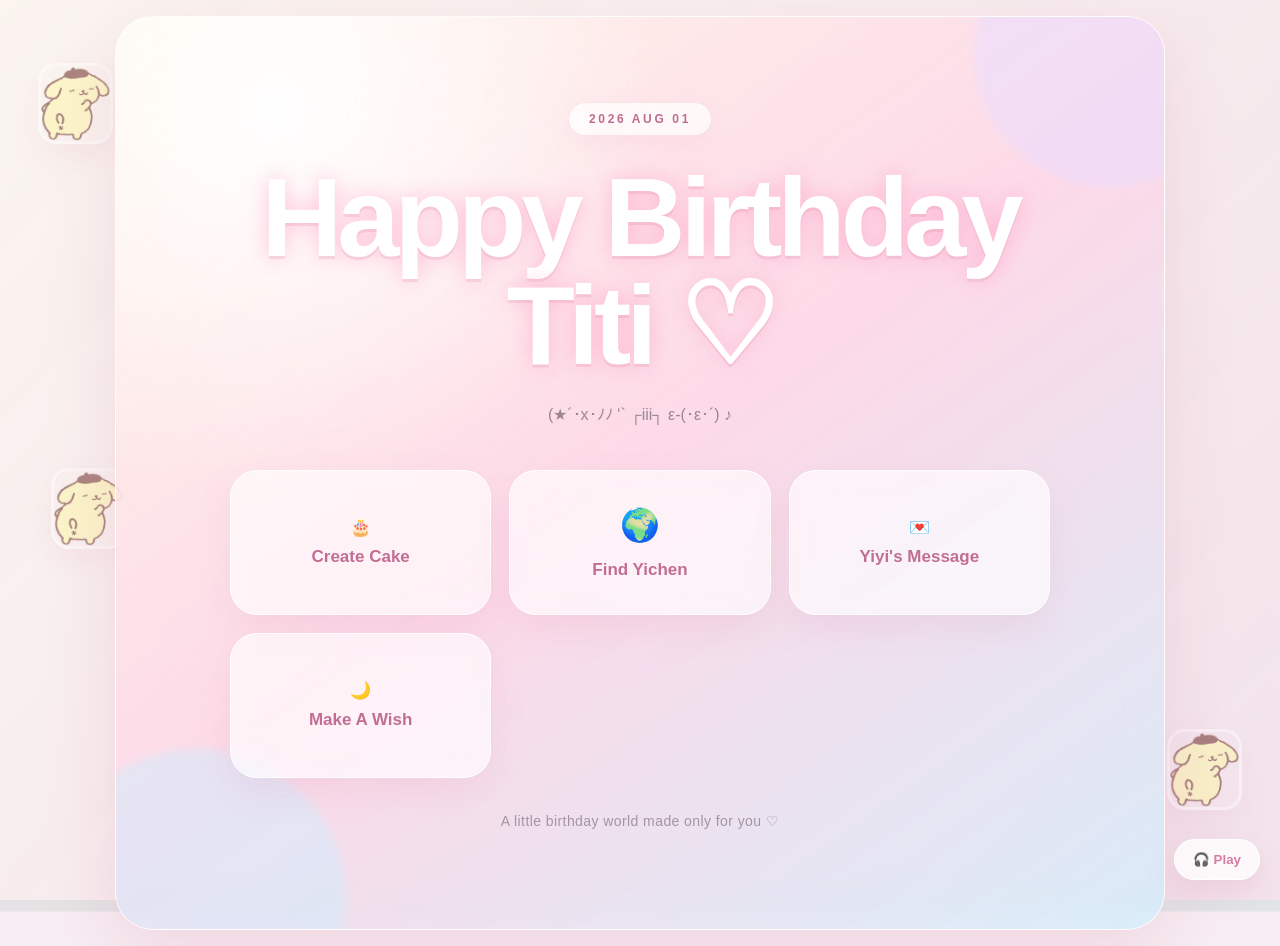
==== commit b9c1de96: "Add files via upload" ====
--- a/index.html
+++ b/index.html
@@ -12,6 +12,7 @@
 </title>
 
 <link rel="stylesheet" href="style.css">
+<link rel="stylesheet" href="site-background-override.css">
 
 </head>
 
@@ -141,7 +142,10 @@
 
 </a>
 
-
+<a href="journey.html" class="home-button">
+  <span class="button-icon">🌍</span>
+  <span>Find Yichen</span>
+</a>
 
 
 
--- a/style.css
+++ b/style.css
@@ -1337,4 +1337,2203 @@
 
 }
 
+}
+
+/* ==================================
+   HOME PAGE LAYOUT IMPROVEMENT
+   Paste this at the END of style.css
+================================== */
+
+#home-page {
+  position: relative;
+  z-index: 2;
+
+  display: flex;
+  flex-direction: column;
+  align-items: center;
+  justify-content: center;
+
+  width: min(1050px, calc(100% - 32px));
+  min-height: calc(100svh - 32px);
+
+  margin: 16px auto;
+  padding:
+    clamp(45px, 7vw, 85px)
+    clamp(22px, 6vw, 70px)
+    100px;
+
+  overflow: hidden;
+  text-align: center;
+
+  border: 1px solid rgba(255, 255, 255, 0.85);
+  border-radius: 38px;
+
+  background:
+    radial-gradient(
+      circle at 15% 10%,
+      rgba(255, 255, 255, 0.95),
+      transparent 32%
+    ),
+    linear-gradient(
+      145deg,
+      rgba(255, 247, 232, 0.84),
+      rgba(255, 210, 229, 0.7),
+      rgba(204, 238, 255, 0.65)
+    );
+
+  box-shadow:
+    0 25px 70px rgba(215, 125, 162, 0.2);
+
+  backdrop-filter: blur(18px);
+  -webkit-backdrop-filter: blur(18px);
+}
+
+/* Keeps homepage content above decorative effects */
+
+#home-page > * {
+  position: relative;
+  z-index: 2;
+}
+
+/* Soft decorative glow inside the card */
+
+#home-page::before,
+#home-page::after {
+  content: "";
+  position: absolute;
+  border-radius: 50%;
+  pointer-events: none;
+  filter: blur(4px);
+}
+
+#home-page::before {
+  top: -100px;
+  right: -80px;
+
+  width: 270px;
+  height: 270px;
+
+  background: rgba(234, 220, 255, 0.55);
+}
+
+#home-page::after {
+  bottom: -120px;
+  left: -70px;
+
+  width: 300px;
+  height: 300px;
+
+  background: rgba(204, 238, 255, 0.48);
+}
+
+/* Date label */
+
+#home-page .magazine-title {
+  margin: 0 0 28px;
+
+  padding: 9px 20px;
+
+  border: 1px solid rgba(215, 125, 162, 0.18);
+  border-radius: 999px;
+
+  color: #bd6e91;
+  background: rgba(255, 255, 255, 0.72);
+
+  box-shadow:
+    0 8px 25px rgba(215, 125, 162, 0.1);
+
+  font-size: 12px;
+  font-weight: bold;
+  letter-spacing: 0.22em;
+  text-transform: uppercase;
+}
+
+/* Main title */
+
+#home-page h1 {
+  max-width: 850px;
+
+  margin: 0 0 22px;
+
+  color: white;
+
+  font-size: clamp(3.3rem, 9vw, 7rem);
+  line-height: 0.96;
+  letter-spacing: -0.045em;
+
+  text-shadow:
+    0 3px 0 rgba(215, 125, 162, 0.2),
+    0 0 22px rgba(255, 159, 196, 0.65);
+}
+
+/* Birthday symbols under title */
+
+#home-page > p:not(.home-note) {
+  margin: 0 0 42px;
+
+  color: rgba(121, 105, 119, 0.75);
+
+  font-size: clamp(13px, 2vw, 16px);
+  line-height: 1.7;
+}
+
+/* Three action buttons */
+
+.home-buttons {
+  display: grid;
+  grid-template-columns: repeat(3, minmax(0, 1fr));
+
+  width: min(820px, 100%);
+
+  margin: 0;
+  gap: 18px;
+}
+
+/* Remove anchor underline around buttons */
+
+.home-buttons a {
+  display: block;
+  height: 100%;
+
+  color: inherit;
+  text-decoration: none;
+}
+
+/* Current HTML uses <a><button> */
+
+.home-buttons button {
+  width: 100%;
+  min-height: 145px;
+
+  padding: 24px 18px;
+
+  border: 1px solid rgba(255, 255, 255, 0.9);
+  border-radius: 27px;
+
+  color: #c26e94;
+  background: rgba(255, 255, 255, 0.66);
+
+  font-size: 17px;
+  line-height: 1.7;
+
+  box-shadow:
+    0 14px 35px rgba(215, 125, 162, 0.14);
+
+  backdrop-filter: blur(10px);
+  -webkit-backdrop-filter: blur(10px);
+
+  transition:
+    transform 0.25s ease,
+    box-shadow 0.25s ease,
+    background 0.25s ease;
+}
+
+.home-buttons button:hover {
+  transform: translateY(-7px);
+
+  background: rgba(255, 255, 255, 0.93);
+
+  box-shadow:
+    0 20px 42px rgba(215, 125, 162, 0.23);
+}
+
+.home-buttons button:focus-visible {
+  outline: 3px solid rgba(215, 125, 162, 0.45);
+  outline-offset: 5px;
+}
+
+/* Bottom note */
+
+.home-note {
+  margin: 35px 0 0;
+
+  color: rgba(121, 105, 119, 0.64);
+
+  font-size: 14px;
+  letter-spacing: 0.03em;
+}
+
+/* Move stickers behind the main content */
+
+.floating-stickers {
+  z-index: 1;
+}
+
+/* Make the decorative images more visible */
+
+.pompompurin {
+  width: clamp(45px, 6vw, 75px);
+  height: auto;
+
+  border: 3px solid rgba(255, 255, 255, 0.7);
+  border-radius: 18px;
+
+  opacity: 0.58;
+
+  box-shadow:
+    0 12px 30px rgba(215, 125, 162, 0.15);
+}
+
+/* Reposition the decorations */
+
+.p1 {
+  top: 7%;
+  left: 3%;
+}
+
+.p2 {
+  right: 3%;
+  bottom: 10%;
+}
+
+.p3 {
+  top: 52%;
+  left: 4%;
+}
+
+/* Refine music control */
+
+#music-btn {
+  right: 20px;
+  bottom: 20px;
+
+  padding: 12px 18px;
+
+  border: 1px solid rgba(255, 255, 255, 0.85);
+
+  background: rgba(255, 255, 255, 0.78);
+
+  box-shadow:
+    0 12px 30px rgba(215, 125, 162, 0.2);
+
+  backdrop-filter: blur(12px);
+  -webkit-backdrop-filter: blur(12px);
+}
+
+/* Tablet and mobile */
+
+@media (max-width: 760px) {
+  #home-page {
+    width: calc(100% - 20px);
+    min-height: calc(100svh - 20px);
+
+    margin: 10px auto;
+
+    padding:
+      46px
+      18px
+      95px;
+
+    border-radius: 28px;
+  }
+
+  #home-page .magazine-title {
+    margin-bottom: 25px;
+  }
+
+  #home-page h1 {
+    margin-bottom: 20px;
+
+    font-size: clamp(3rem, 17vw, 5.2rem);
+    line-height: 1;
+  }
+
+  #home-page > p:not(.home-note) {
+    max-width: 280px;
+    margin-bottom: 32px;
+  }
+
+  .home-buttons {
+    grid-template-columns: 1fr;
+
+    width: min(390px, 100%);
+    gap: 13px;
+  }
+
+  .home-buttons button {
+    min-height: 92px;
+
+    padding: 16px 20px;
+
+    border-radius: 22px;
+
+    font-size: 16px;
+  }
+
+  .home-note {
+    max-width: 260px;
+    margin-top: 28px;
+  }
+
+  .pompompurin {
+    width: 48px;
+    opacity: 0.38;
+  }
+
+  .p3 {
+    display: none;
+  }
+
+  #music-btn {
+    right: 14px;
+    bottom: 14px;
+  }
+}
+
+.home-button {
+  display: flex !important;
+  min-height: 145px;
+  flex-direction: column;
+  align-items: center;
+  justify-content: center;
+  gap: 10px;
+
+  padding: 24px 18px;
+
+  border: 1px solid rgba(255, 255, 255, 0.9);
+  border-radius: 27px;
+
+  color: #c26e94 !important;
+  background: rgba(255, 255, 255, 0.66);
+
+  font-size: 17px;
+  font-weight: bold;
+  line-height: 1.4;
+
+  box-shadow:
+    0 14px 35px rgba(215, 125, 162, 0.14);
+
+  backdrop-filter: blur(10px);
+  -webkit-backdrop-filter: blur(10px);
+
+  transition:
+    transform 0.25s ease,
+    box-shadow 0.25s ease,
+    background 0.25s ease;
+}
+
+.home-button:hover {
+  transform: translateY(-7px);
+
+  background: rgba(255, 255, 255, 0.93);
+
+  box-shadow:
+    0 20px 42px rgba(215, 125, 162, 0.23);
+}
+
+.button-icon {
+  font-size: 32px;
+}
+
+@media (max-width: 760px) {
+  .home-button {
+    min-height: 92px;
+    flex-direction: row;
+
+    padding: 16px 22px;
+
+    border-radius: 22px;
+
+    font-size: 16px;
+  }
+
+  .button-icon {
+    font-size: 27px;
+  }
+}
+
+/* ==================================================
+   OPTIMIZED CAKE CREATOR PAGE
+   Paste at the END of style.css
+================================================== */
+
+
+/* ===============================
+BACK HOME BUTTON
+=============================== */
+
+.back-home {
+  position: fixed;
+  top: 20px;
+  left: 20px;
+  z-index: 200;
+
+  padding: 11px 18px;
+
+  border: 1px solid rgba(255, 255, 255, 0.85);
+  border-radius: 999px;
+
+  color: #bd6f91;
+  background: rgba(255, 255, 255, 0.78);
+
+  box-shadow:
+    0 10px 28px rgba(215, 125, 162, 0.18);
+
+  backdrop-filter: blur(12px);
+  -webkit-backdrop-filter: blur(12px);
+}
+
+
+/* ===============================
+MAIN CAKE PAGE
+=============================== */
+
+#cake-game {
+  position: relative;
+  z-index: 2;
+
+  display: grid;
+  grid-template-columns:
+    minmax(320px, 0.9fr)
+    minmax(460px, 1.1fr);
+
+  align-items: start;
+
+  width: min(1180px, calc(100% - 40px));
+  min-height: calc(100svh - 50px);
+
+  margin: 25px auto 110px;
+  padding:
+    65px
+    clamp(28px, 5vw, 65px)
+    70px;
+
+  column-gap: clamp(28px, 5vw, 65px);
+  row-gap: 18px;
+
+  overflow: hidden;
+
+  border: 1px solid rgba(255, 255, 255, 0.88);
+  border-radius: 42px;
+
+  background:
+    radial-gradient(
+      circle at 10% 5%,
+      rgba(255, 255, 255, 0.95),
+      transparent 30%
+    ),
+    radial-gradient(
+      circle at 95% 85%,
+      rgba(234, 220, 255, 0.55),
+      transparent 30%
+    ),
+    linear-gradient(
+      145deg,
+      rgba(255, 247, 232, 0.86),
+      rgba(255, 210, 229, 0.7),
+      rgba(204, 238, 255, 0.62)
+    );
+
+  box-shadow:
+    0 28px 80px rgba(215, 125, 162, 0.2);
+
+  backdrop-filter: blur(18px);
+  -webkit-backdrop-filter: blur(18px);
+}
+
+
+/* Keep page content above background glows */
+
+#cake-game > * {
+  position: relative;
+  z-index: 2;
+}
+
+
+/* Decorative background circles */
+
+#cake-game::before,
+#cake-game::after {
+  content: "";
+  position: absolute;
+  z-index: 0;
+
+  border-radius: 50%;
+
+  pointer-events: none;
+}
+
+#cake-game::before {
+  top: -110px;
+  right: -90px;
+
+  width: 310px;
+  height: 310px;
+
+  background: rgba(255, 255, 255, 0.38);
+}
+
+#cake-game::after {
+  bottom: -130px;
+  left: -100px;
+
+  width: 340px;
+  height: 340px;
+
+  background: rgba(204, 238, 255, 0.42);
+}
+
+
+/* ===============================
+PAGE HEADING
+=============================== */
+
+#cake-game > h1 {
+  grid-column: 1 / -1;
+
+  max-width: 900px;
+
+  margin: 0 auto 4px;
+
+  color: white;
+
+  font-size: clamp(2.8rem, 6vw, 5.3rem);
+  line-height: 1;
+  letter-spacing: -0.045em;
+  text-align: center;
+
+  text-shadow:
+    0 3px 0 rgba(215, 125, 162, 0.18),
+    0 0 24px rgba(255, 159, 196, 0.62);
+}
+
+#cake-game > p {
+  grid-column: 1 / -1;
+
+  margin: 0 0 32px;
+
+  color: rgba(121, 105, 119, 0.76);
+
+  font-size: 16px;
+  line-height: 1.6;
+  text-align: center;
+}
+
+
+/* ===============================
+STICKY CAKE PREVIEW
+=============================== */
+
+#cake-preview {
+  grid-column: 1;
+  grid-row: 3 / span 6;
+
+  position: sticky;
+  top: 28px;
+
+  display: flex;
+  align-items: center;
+  justify-content: center;
+
+  min-height: 520px;
+  padding: 75px 25px 35px;
+
+  overflow: hidden;
+
+  border: 1px solid rgba(255, 255, 255, 0.9);
+  border-radius: 34px;
+
+  background:
+    radial-gradient(
+      circle at center,
+      rgba(255, 255, 255, 0.92),
+      rgba(255, 247, 250, 0.65)
+    );
+
+  box-shadow:
+    inset 0 0 40px rgba(255, 210, 229, 0.16),
+    0 20px 45px rgba(215, 125, 162, 0.14);
+
+  backdrop-filter: blur(15px);
+  -webkit-backdrop-filter: blur(15px);
+}
+
+
+/* Preview label */
+
+#cake-preview::before {
+  content: "LIVE CAKE PREVIEW";
+
+  position: absolute;
+  top: 24px;
+  left: 50%;
+
+  transform: translateX(-50%);
+
+  padding: 8px 16px;
+
+  border: 1px solid rgba(215, 125, 162, 0.14);
+  border-radius: 999px;
+
+  color: #bd6f91;
+  background: rgba(255, 255, 255, 0.75);
+
+  font-size: 11px;
+  font-weight: bold;
+  letter-spacing: 0.18em;
+
+  white-space: nowrap;
+}
+
+
+/* Decorative preview platform */
+
+#cake-preview::after {
+  content: "";
+
+  position: absolute;
+  left: 50%;
+  bottom: 72px;
+
+  width: 270px;
+  height: 38px;
+
+  transform: translateX(-50%);
+
+  border-radius: 50%;
+
+  background:
+    radial-gradient(
+      ellipse,
+      rgba(215, 125, 162, 0.2),
+      transparent 70%
+    );
+
+  filter: blur(5px);
+}
+
+
+/* Make cake larger on desktop */
+
+#cake-preview .cake {
+  z-index: 2;
+
+  margin: 30px auto 70px;
+
+  transform: scale(1.3);
+  transform-origin: center center;
+}
+
+
+/* ===============================
+CUSTOMIZATION PANELS
+=============================== */
+
+#cake-game > .custom-step {
+  grid-column: 2;
+
+  width: 100%;
+  max-width: none;
+
+  margin: 0;
+  padding: 25px;
+
+  border: 1px solid rgba(255, 255, 255, 0.9);
+  border-radius: 26px;
+
+  background: rgba(255, 255, 255, 0.62);
+
+  box-shadow:
+    0 14px 35px rgba(215, 125, 162, 0.1);
+
+  backdrop-filter: blur(14px);
+  -webkit-backdrop-filter: blur(14px);
+
+  transition:
+    transform 0.25s ease,
+    background 0.25s ease,
+    box-shadow 0.25s ease;
+}
+
+#cake-game > .custom-step:hover {
+  transform: translateY(-2px);
+
+  background: rgba(255, 255, 255, 0.76);
+
+  box-shadow:
+    0 18px 42px rgba(215, 125, 162, 0.14);
+}
+
+
+/* Section title */
+
+.custom-step h3 {
+  margin: 0 0 18px;
+
+  color: #bb6c90;
+
+  font-size: 17px;
+  line-height: 1.4;
+  letter-spacing: 0.02em;
+}
+
+
+/* Section description */
+
+.custom-step > p {
+  margin: -7px 0 17px;
+
+  color: rgba(121, 105, 119, 0.7);
+
+  font-size: 13px;
+  line-height: 1.5;
+}
+
+
+/* ===============================
+CHOICE BUTTONS
+=============================== */
+
+.choice-grid {
+  display: grid;
+  grid-template-columns: repeat(2, minmax(0, 1fr));
+
+  gap: 12px;
+}
+
+.choice-grid button {
+  width: 100%;
+  min-height: 82px;
+
+  padding: 14px 12px;
+
+  border: 1px solid rgba(255, 255, 255, 0.9);
+  border-radius: 20px;
+
+  background: rgba(255, 255, 255, 0.68);
+
+  font-size: 14px;
+  line-height: 1.55;
+
+  box-shadow:
+    0 8px 22px rgba(215, 125, 162, 0.1);
+}
+
+.choice-grid button:hover {
+  transform: translateY(-4px);
+
+  background: white;
+
+  box-shadow:
+    0 14px 28px rgba(215, 125, 162, 0.18);
+}
+
+
+/* Selected-option appearance, if JS adds active */
+
+.choice-grid button.active,
+.choice-grid button.selected {
+  border-color: rgba(215, 125, 162, 0.55);
+
+  color: #bd668d;
+
+  background:
+    linear-gradient(
+      145deg,
+      rgba(255, 255, 255, 0.95),
+      rgba(255, 210, 229, 0.65)
+    );
+
+  box-shadow:
+    0 0 0 3px rgba(255, 210, 229, 0.45),
+    0 14px 30px rgba(215, 125, 162, 0.18);
+}
+
+
+/* ===============================
+DECORATION BUTTONS
+=============================== */
+
+.preset-decoration {
+  display: grid;
+  grid-template-columns: repeat(2, minmax(0, 1fr));
+
+  gap: 12px;
+
+  margin-bottom: 22px;
+}
+
+.preset-decoration button {
+  width: 100%;
+  min-height: 62px;
+
+  padding: 12px 10px;
+
+  border-radius: 18px;
+
+  font-size: 13px;
+  line-height: 1.45;
+}
+
+
+/* ===============================
+FILE UPLOAD
+=============================== */
+
+#decoration-upload {
+  display: block;
+
+  width: 100%;
+
+  margin: 10px 0 18px;
+  padding: 10px;
+
+  border: 1px dashed rgba(215, 125, 162, 0.45);
+  border-radius: 17px;
+
+  color: #a96c87;
+  background: rgba(255, 255, 255, 0.64);
+
+  font-size: 13px;
+}
+
+#decoration-upload::file-selector-button {
+  margin-right: 12px;
+  padding: 9px 14px;
+
+  border: none;
+  border-radius: 999px;
+
+  color: #bd6f91;
+  background: #fff0f6;
+
+  font: inherit;
+  font-weight: bold;
+
+  cursor:
+    url("images/heart.png") 16 16,
+    pointer;
+}
+
+
+/* Decoration management buttons */
+
+#delete-sticker,
+#clear-stickers {
+  width: calc(50% - 7px);
+
+  margin-top: 4px;
+  padding: 12px 10px;
+
+  border-radius: 17px;
+
+  font-size: 13px;
+}
+
+#delete-sticker {
+  margin-right: 8px;
+
+  color: #bd6f91;
+  background: rgba(255, 232, 240, 0.88);
+}
+
+#clear-stickers {
+  color: #6f91a5;
+  background: rgba(225, 245, 255, 0.88);
+}
+
+
+/* ===============================
+CANDLE SECTION
+=============================== */
+
+#light-candles {
+  width: 100%;
+
+  padding: 15px 20px;
+
+  border-radius: 18px;
+
+  font-size: 15px;
+
+  background:
+    linear-gradient(
+      135deg,
+      rgba(255, 233, 168, 0.9),
+      rgba(255, 210, 229, 0.9)
+    );
+}
+
+
+/* ===============================
+FINISH BUTTON
+=============================== */
+
+#finish-cake {
+  grid-column: 2;
+
+  width: 100%;
+
+  margin-top: 4px;
+  padding: 18px 25px;
+
+  border-radius: 22px;
+
+  color: white;
+
+  font-size: 18px;
+  letter-spacing: 0.02em;
+
+  background:
+    linear-gradient(
+      135deg,
+      #ee9abc,
+      #cfaef2,
+      #9eddf2
+    );
+
+  box-shadow:
+    0 18px 38px rgba(215, 125, 162, 0.26);
+}
+
+#finish-cake:hover {
+  transform: translateY(-5px);
+
+  box-shadow:
+    0 24px 45px rgba(215, 125, 162, 0.34);
+}
+
+
+/* ===============================
+CAKE RESULT PAGE
+=============================== */
+
+#cake-result {
+  position: relative;
+  z-index: 3;
+
+  display: none;
+
+  width: min(850px, calc(100% - 32px));
+
+  margin: 30px auto 110px;
+  padding:
+    clamp(45px, 7vw, 75px)
+    clamp(22px, 6vw, 65px);
+
+  overflow: hidden;
+
+  border: 1px solid rgba(255, 255, 255, 0.88);
+  border-radius: 40px;
+
+  text-align: center;
+
+  background:
+    radial-gradient(
+      circle at top,
+      rgba(255, 255, 255, 0.95),
+      transparent 38%
+    ),
+    linear-gradient(
+      145deg,
+      rgba(255, 247, 232, 0.88),
+      rgba(255, 210, 229, 0.72),
+      rgba(204, 238, 255, 0.68)
+    );
+
+  box-shadow:
+    0 28px 75px rgba(215, 125, 162, 0.22);
+
+  backdrop-filter: blur(18px);
+  -webkit-backdrop-filter: blur(18px);
+}
+
+
+/* Works if your JavaScript adds an active class */
+
+#cake-result.active {
+  display: block;
+}
+
+#cake-result h1 {
+  margin: 0 0 35px;
+
+  font-size: clamp(2.7rem, 7vw, 4.8rem);
+  line-height: 1;
+}
+
+#final-cake {
+  display: flex;
+  align-items: center;
+  justify-content: center;
+
+  min-height: 360px;
+  margin: 0 auto 30px;
+
+  border: 1px solid rgba(255, 255, 255, 0.85);
+  border-radius: 30px;
+
+  background: rgba(255, 255, 255, 0.54);
+
+  box-shadow:
+    inset 0 0 40px rgba(255, 210, 229, 0.18);
+}
+
+
+/* Result information */
+
+.cake-summary {
+  display: grid;
+  grid-template-columns: repeat(3, minmax(0, 1fr));
+
+  gap: 12px;
+
+  margin: 0 auto 30px;
+}
+
+.cake-summary p {
+  min-width: 0;
+  margin: 0;
+  padding: 17px 12px;
+
+  border: 1px solid rgba(255, 255, 255, 0.85);
+  border-radius: 18px;
+
+  color: #a96c87;
+  background: rgba(255, 255, 255, 0.6);
+
+  font-size: 13px;
+  line-height: 1.5;
+}
+
+.cake-summary span {
+  display: block;
+
+  margin-top: 5px;
+
+  color: var(--text);
+
+  font-weight: bold;
+}
+
+
+/* ===============================
+DECORATIONS ON THIS PAGE
+=============================== */
+
+#cake-game ~ .floating-stickers,
+.floating-stickers {
+  z-index: 1;
+}
+
+#cake-game .cake-sticker {
+  touch-action: none;
+}
+
+
+/* ===============================
+TABLET
+=============================== */
+
+@media (max-width: 900px) {
+
+  #cake-game {
+    grid-template-columns: 1fr;
+
+    width: calc(100% - 24px);
+    min-height: auto;
+
+    margin: 12px auto 100px;
+    padding:
+      62px
+      clamp(18px, 5vw, 38px)
+      55px;
+
+    border-radius: 32px;
+
+    row-gap: 16px;
+  }
+
+  #cake-game > h1,
+  #cake-game > p,
+  #cake-preview,
+  #cake-game > .custom-step,
+  #finish-cake {
+    grid-column: 1;
+  }
+
+  #cake-preview {
+    grid-row: auto;
+
+    position: relative;
+    top: auto;
+
+    min-height: 430px;
+    margin-bottom: 8px;
+  }
+
+  #cake-preview .cake {
+    transform: scale(1.2);
+  }
+
+  #cake-game > h1 {
+    font-size: clamp(2.8rem, 10vw, 4.5rem);
+  }
+
+  #cake-game > p {
+    margin-bottom: 18px;
+  }
+
+  #finish-cake {
+    margin-top: 6px;
+  }
+}
+
+
+/* ===============================
+MOBILE
+=============================== */
+
+@media (max-width: 560px) {
+
+  .back-home {
+    top: 12px;
+    left: 12px;
+
+    padding: 9px 14px;
+
+    font-size: 12px;
+  }
+
+  #cake-game {
+    width: calc(100% - 16px);
+
+    margin: 8px auto 90px;
+    padding:
+      65px
+      14px
+      40px;
+
+    border-radius: 25px;
+  }
+
+  #cake-game > h1 {
+    margin-bottom: 7px;
+
+    font-size: clamp(2.45rem, 13vw, 3.5rem);
+  }
+
+  #cake-game > p {
+    margin-bottom: 14px;
+
+    font-size: 14px;
+  }
+
+  #cake-preview {
+    min-height: 360px;
+    padding: 65px 12px 20px;
+
+    border-radius: 24px;
+  }
+
+  #cake-preview .cake {
+    margin-bottom: 55px;
+
+    transform: scale(1.05);
+  }
+
+  #cake-game > .custom-step {
+    padding: 19px 15px;
+
+    border-radius: 22px;
+  }
+
+  .custom-step h3 {
+    font-size: 15px;
+  }
+
+  .choice-grid {
+    grid-template-columns: repeat(2, minmax(0, 1fr));
+
+    gap: 9px;
+  }
+
+  .choice-grid button {
+    min-height: 73px;
+
+    padding: 11px 8px;
+
+    border-radius: 17px;
+
+    font-size: 12px;
+  }
+
+  .preset-decoration {
+    grid-template-columns: 1fr;
+
+    gap: 9px;
+  }
+
+  .preset-decoration button {
+    min-height: 52px;
+  }
+
+  #delete-sticker,
+  #clear-stickers {
+    width: 100%;
+
+    margin: 7px 0 0;
+  }
+
+  #finish-cake {
+    padding: 16px 18px;
+
+    font-size: 16px;
+  }
+
+  #cake-result {
+    width: calc(100% - 16px);
+
+    margin: 8px auto 90px;
+    padding:
+      55px
+      15px
+      40px;
+
+    border-radius: 26px;
+  }
+
+  #final-cake {
+    min-height: 310px;
+
+    border-radius: 22px;
+  }
+
+  .cake-summary {
+    grid-template-columns: 1fr;
+  }
+
+  #music-btn {
+    right: 12px;
+    bottom: 12px;
+  }
+}
+
+/* ==================================================
+   AMSTERDAM TO ANYANG MAZE PAGE
+================================================== */
+
+
+/* ===============================
+PAGE BACKGROUND
+=============================== */
+
+.maze-page-body {
+  min-height: 100vh;
+  position: relative;
+
+  color: var(--text);
+
+  background: #f9eff3;
+
+  overflow-x: hidden;
+}
+
+.maze-page-body::before {
+  content: "";
+
+  position: fixed;
+  inset: 0;
+  z-index: -3;
+
+  background:
+    linear-gradient(
+      rgba(255, 249, 251, 0.78),
+      rgba(250, 243, 248, 0.8)
+    ),
+    url("images/journey-bg.jpg") center / cover no-repeat;
+
+  filter:
+    saturate(0.68)
+    contrast(0.82)
+    brightness(1.05);
+}
+
+.maze-page-body::after {
+  content: "";
+
+  position: fixed;
+  inset: 0;
+  z-index: -2;
+
+  background:
+    radial-gradient(
+      circle at 15% 15%,
+      rgba(255, 210, 229, 0.32),
+      transparent 32%
+    ),
+    radial-gradient(
+      circle at 85% 80%,
+      rgba(204, 238, 255, 0.3),
+      transparent 34%
+    );
+}
+
+
+/* ===============================
+BACK HOME
+=============================== */
+
+.maze-back-home {
+  position: fixed;
+  top: 20px;
+  left: 20px;
+  z-index: 200;
+
+  display: inline-flex;
+  align-items: center;
+  justify-content: center;
+
+  padding: 11px 18px;
+
+  border: 1px solid rgba(255, 255, 255, 0.9);
+  border-radius: 999px;
+
+  color: #ad6f8b;
+  background: rgba(255, 255, 255, 0.75);
+
+  box-shadow:
+    0 10px 30px rgba(139, 95, 116, 0.14);
+
+  font-size: 13px;
+  font-weight: bold;
+  text-decoration: none;
+
+  backdrop-filter: blur(14px);
+  -webkit-backdrop-filter: blur(14px);
+
+  transition:
+    transform 0.25s ease,
+    background 0.25s ease;
+}
+
+.maze-back-home:hover {
+  transform: translateY(-3px);
+
+  background: rgba(255, 255, 255, 0.95);
+}
+
+
+/* ===============================
+MAIN CONTAINER
+=============================== */
+
+#journey-page {
+  position: relative;
+  z-index: 2;
+
+  width: min(1240px, calc(100% - 36px));
+
+  margin: 18px auto 100px;
+
+  padding:
+    clamp(70px, 8vw, 105px)
+    clamp(22px, 5vw, 65px)
+    clamp(40px, 6vw, 70px);
+
+  border: 1px solid rgba(255, 255, 255, 0.88);
+  border-radius: 42px;
+
+  background:
+    linear-gradient(
+      145deg,
+      rgba(255, 255, 255, 0.64),
+      rgba(255, 247, 251, 0.58)
+    );
+
+  box-shadow:
+    0 30px 90px rgba(120, 82, 102, 0.16);
+
+  backdrop-filter: blur(18px);
+  -webkit-backdrop-filter: blur(18px);
+}
+
+
+/* ===============================
+PAGE HEADER
+=============================== */
+
+.journey-header {
+  max-width: 850px;
+
+  margin: 0 auto 45px;
+
+  text-align: center;
+}
+
+.journey-label {
+  display: inline-block;
+
+  margin: 0 0 21px;
+  padding: 9px 17px;
+
+  border: 1px solid rgba(184, 111, 145, 0.14);
+  border-radius: 999px;
+
+  color: #a96887;
+  background: rgba(255, 255, 255, 0.68);
+
+  font-size: 11px;
+  font-weight: bold;
+  letter-spacing: 0.2em;
+}
+
+.journey-header h1 {
+  margin: 0;
+
+  color: #fff;
+
+  font-size: clamp(3.2rem, 8vw, 6.8rem);
+  line-height: 0.92;
+  letter-spacing: -0.055em;
+
+  text-shadow:
+    0 2px 0 rgba(184, 111, 145, 0.16),
+    0 0 24px rgba(234, 151, 188, 0.42);
+}
+
+.journey-header h1 span {
+  display: block;
+
+  color: #cf8da9;
+}
+
+.journey-description {
+  max-width: 610px;
+
+  margin: 25px auto 0;
+
+  color: rgba(92, 75, 87, 0.73);
+
+  font-size: 15px;
+  line-height: 1.7;
+}
+
+
+/* ===============================
+TWO-COLUMN LAYOUT
+=============================== */
+
+.journey-layout {
+  display: grid;
+  grid-template-columns:
+    minmax(440px, 1.15fr)
+    minmax(350px, 0.85fr);
+
+  align-items: stretch;
+
+  gap: 22px;
+}
+
+.journey-panel {
+  min-width: 0;
+
+  padding: 24px;
+
+  border: 1px solid rgba(255, 255, 255, 0.9);
+  border-radius: 30px;
+
+  background: rgba(255, 255, 255, 0.59);
+
+  box-shadow:
+    0 18px 45px rgba(121, 85, 103, 0.11);
+
+  backdrop-filter: blur(15px);
+  -webkit-backdrop-filter: blur(15px);
+}
+
+.panel-heading {
+  display: flex;
+  align-items: flex-start;
+  justify-content: space-between;
+
+  gap: 18px;
+
+  margin-bottom: 20px;
+}
+
+.panel-heading > div {
+  display: flex;
+  align-items: center;
+
+  gap: 12px;
+}
+
+.panel-number {
+  display: flex;
+  align-items: center;
+  justify-content: center;
+
+  width: 34px;
+  height: 34px;
+
+  flex-shrink: 0;
+
+  border-radius: 12px;
+
+  color: #a96887;
+  background: rgba(255, 221, 234, 0.72);
+
+  font-size: 11px;
+  font-weight: bold;
+}
+
+.panel-heading h2 {
+  margin: 0;
+
+  color: #9c627e;
+
+  font-size: 21px;
+}
+
+.live-indicator,
+#move-counter {
+  flex-shrink: 0;
+
+  padding: 7px 11px;
+
+  border-radius: 999px;
+
+  color: rgba(106, 85, 97, 0.72);
+  background: rgba(255, 255, 255, 0.78);
+
+  font-size: 10px;
+  font-weight: bold;
+  letter-spacing: 0.09em;
+}
+
+
+/* ===============================
+3D GLOBE
+=============================== */
+
+#globe-container {
+  position: relative;
+
+  width: 100%;
+  height: 430px;
+
+  overflow: hidden;
+
+  border: 1px solid rgba(255, 255, 255, 0.82);
+  border-radius: 25px;
+
+  background:
+    radial-gradient(
+      circle at center,
+      rgba(205, 226, 238, 0.55),
+      rgba(241, 226, 237, 0.54)
+    );
+}
+
+#globeViz {
+  width: 100%;
+  height: 100%;
+}
+
+#globeViz canvas {
+  display: block;
+}
+
+
+/* ===============================
+TRAVEL ANIMATION
+=============================== */
+
+.travel-progress {
+  display: grid;
+  grid-template-columns: auto 1fr auto;
+  align-items: center;
+
+  gap: 13px;
+
+  margin-top: 19px;
+}
+
+.travel-city {
+  display: flex;
+  align-items: center;
+
+  gap: 9px;
+
+  min-width: 95px;
+}
+
+.travel-city-end {
+  justify-content: flex-end;
+
+  text-align: right;
+}
+
+.city-icon {
+  display: flex;
+  align-items: center;
+  justify-content: center;
+
+  width: 38px;
+  height: 38px;
+
+  border-radius: 14px;
+
+  background: rgba(255, 255, 255, 0.78);
+
+  font-size: 18px;
+}
+
+.travel-city strong,
+.travel-city small {
+  display: block;
+}
+
+.travel-city strong {
+  color: #94627a;
+
+  font-size: 12px;
+}
+
+.travel-city small {
+  margin-top: 2px;
+
+  color: rgba(96, 79, 89, 0.62);
+
+  font-size: 10px;
+}
+
+.travel-line {
+  position: relative;
+
+  height: 45px;
+
+  overflow: hidden;
+}
+
+.travel-dashes {
+  position: absolute;
+  top: 50%;
+  right: 0;
+  left: 0;
+
+  height: 3px;
+
+  transform: translateY(-50%);
+
+  background:
+    repeating-linear-gradient(
+      90deg,
+      rgba(203, 140, 169, 0.53) 0 12px,
+      transparent 12px 21px
+    );
+}
+
+#travel-person {
+  position: absolute;
+  top: 50%;
+  left: 0;
+  z-index: 2;
+
+  transform: translateY(-50%);
+
+  font-size: 25px;
+}
+
+#travel-person.complete-journey {
+  animation:
+    journeyWalk 3.2s
+    cubic-bezier(0.45, 0, 0.25, 1)
+    forwards;
+}
+
+@keyframes journeyWalk {
+  0% {
+    left: 0;
+    transform:
+      translateY(-50%)
+      rotate(-3deg);
+  }
+
+  20% {
+    transform:
+      translateY(-65%)
+      rotate(3deg);
+  }
+
+  40% {
+    transform:
+      translateY(-50%)
+      rotate(-3deg);
+  }
+
+  60% {
+    transform:
+      translateY(-65%)
+      rotate(3deg);
+  }
+
+  80% {
+    transform:
+      translateY(-50%)
+      rotate(-3deg);
+  }
+
+  100% {
+    left: calc(100% - 28px);
+
+    transform:
+      translateY(-55%)
+      rotate(0);
+  }
+}
+
+
+/* ===============================
+MAZE GAME
+=============================== */
+
+.maze-game-panel {
+  display: flex;
+  flex-direction: column;
+}
+
+.maze-instructions {
+  margin: -4px 0 16px;
+
+  color: rgba(91, 74, 85, 0.68);
+
+  font-size: 12px;
+  line-height: 1.6;
+}
+
+.maze-wrapper {
+  display: flex;
+  align-items: center;
+  justify-content: center;
+
+  flex: 1;
+
+  min-height: 390px;
+
+  padding: 17px;
+
+  border: 1px solid rgba(255, 255, 255, 0.82);
+  border-radius: 24px;
+
+  background:
+    linear-gradient(
+      rgba(255, 255, 255, 0.58),
+      rgba(255, 250, 252, 0.68)
+    );
+}
+
+#maze {
+  display: grid;
+
+  gap: 4px;
+
+  outline: none;
+
+  touch-action: none;
+}
+
+.maze-cell {
+  display: flex;
+  align-items: center;
+  justify-content: center;
+
+  width: 31px;
+  height: 31px;
+
+  border-radius: 9px;
+
+  font-size: 15px;
+
+  transition:
+    transform 0.15s ease,
+    background 0.15s ease;
+}
+
+.maze-wall {
+  background: rgba(139, 118, 132, 0.2);
+
+  box-shadow:
+    inset 0 0 0 1px rgba(255, 255, 255, 0.22);
+}
+
+.maze-path {
+  background: rgba(255, 255, 255, 0.71);
+}
+
+.maze-start {
+  background: rgba(204, 238, 255, 0.66);
+}
+
+.maze-goal {
+  background:
+    linear-gradient(
+      135deg,
+      rgba(255, 210, 229, 0.9),
+      rgba(234, 220, 255, 0.9)
+    );
+
+  box-shadow:
+    0 0 18px rgba(215, 125, 162, 0.19);
+}
+
+.maze-player {
+  background: rgba(255, 255, 255, 0.96);
+
+  box-shadow:
+    0 0 0 2px rgba(207, 139, 172, 0.37),
+    0 7px 16px rgba(149, 104, 127, 0.14);
+
+  transform: scale(1.05);
+}
+
+
+/* ===============================
+MAZE CONTROLS
+=============================== */
+
+.maze-controls {
+  display: grid;
+  grid-template-columns: repeat(3, 52px);
+  grid-template-areas:
+    ". up ."
+    "left down right";
+
+  justify-content: center;
+
+  gap: 7px;
+
+  margin: 17px auto 0;
+}
+
+.maze-control {
+  width: 52px;
+  height: 46px;
+
+  padding: 0;
+
+  border-radius: 16px;
+
+  color: #a96887;
+  background: rgba(255, 255, 255, 0.77);
+
+  font-size: 19px;
+
+  box-shadow:
+    0 8px 20px rgba(142, 100, 121, 0.1);
+}
+
+.maze-up {
+  grid-area: up;
+}
+
+.maze-left {
+  grid-area: left;
+}
+
+.maze-down {
+  grid-area: down;
+}
+
+.maze-right {
+  grid-area: right;
+}
+
+.maze-control:active {
+  transform: scale(0.9);
+}
+
+
+/* ===============================
+MAZE FOOTER
+=============================== */
+
+.maze-footer {
+  margin-top: 17px;
+
+  text-align: center;
+}
+
+#maze-status {
+  min-height: 22px;
+
+  margin: 0 0 13px;
+
+  color: rgba(98, 75, 88, 0.73);
+
+  font-size: 12px;
+  line-height: 1.5;
+}
+
+#reset-maze {
+  width: 100%;
+
+  padding: 13px 18px;
+
+  border-radius: 17px;
+
+  font-size: 13px;
+}
+
+
+/* ===============================
+CELEBRATION
+=============================== */
+
+#journey-celebration {
+  position: fixed;
+  inset: 0;
+  z-index: 9998;
+
+  display: flex;
+  align-items: center;
+  justify-content: center;
+
+  padding: 20px;
+
+  visibility: hidden;
+  opacity: 0;
+
+  background: rgba(251, 246, 249, 0.8);
+
+  backdrop-filter: blur(15px);
+  -webkit-backdrop-filter: blur(15px);
+
+  transition:
+    visibility 0.4s ease,
+    opacity 0.4s ease;
+}
+
+#journey-celebration.show {
+  visibility: visible;
+  opacity: 1;
+}
+
+.journey-celebration-card {
+  width: min(430px, 100%);
+
+  padding: 43px 30px;
+
+  border: 1px solid rgba(255, 255, 255, 0.92);
+  border-radius: 32px;
+
+  background:
+    linear-gradient(
+      145deg,
+      rgba(255, 255, 255, 0.93),
+      rgba(255, 233, 241, 0.88)
+    );
+
+  box-shadow:
+    0 25px 70px rgba(129, 88, 107, 0.18);
+
+  text-align: center;
+
+  animation: journeyCelebrationPop 0.6s ease;
+}
+
+.celebration-hearts {
+  margin-bottom: 13px;
+
+  color: #c57c9c;
+
+  font-size: 29px;
+  letter-spacing: 0.2em;
+}
+
+.journey-celebration-card h2 {
+  margin: 0 0 12px;
+
+  color: #ba7594;
+
+  font-size: clamp(2.2rem, 8vw, 3.5rem);
+}
+
+.journey-celebration-card p {
+  margin: 0 0 25px;
+
+  color: rgba(91, 73, 84, 0.7);
+
+  font-size: 14px;
+}
+
+#play-again {
+  width: 100%;
+
+  margin-bottom: 11px;
+}
+
+.celebration-home-link {
+  display: block;
+
+  padding: 12px;
+
+  color: #9a7084;
+
+  font-size: 12px;
+  font-weight: bold;
+  text-decoration: none;
+}
+
+@keyframes journeyCelebrationPop {
+  from {
+    opacity: 0;
+
+    transform:
+      translateY(25px)
+      scale(0.9);
+  }
+
+  to {
+    opacity: 1;
+
+    transform:
+      translateY(0)
+      scale(1);
+  }
+}
+
+
+/* ===============================
+TABLET
+=============================== */
+
+@media (max-width: 970px) {
+
+  .journey-layout {
+    grid-template-columns: 1fr;
+  }
+
+  #globe-container {
+    height: 390px;
+  }
+
+  .maze-wrapper {
+    min-height: 360px;
+  }
+
+}
+
+
+/* ===============================
+MOBILE
+=============================== */
+
+@media (max-width: 600px) {
+
+  .maze-back-home {
+    top: 12px;
+    left: 12px;
+
+    padding: 9px 14px;
+
+    font-size: 11px;
+  }
+
+  #journey-page {
+    width: calc(100% - 16px);
+
+    margin: 8px auto 85px;
+
+    padding:
+      68px
+      12px
+      28px;
+
+    border-radius: 27px;
+  }
+
+  .journey-header {
+    margin-bottom: 29px;
+  }
+
+  .journey-header h1 {
+    font-size: clamp(3rem, 15vw, 4.5rem);
+  }
+
+  .journey-description {
+    max-width: 300px;
+
+    font-size: 13px;
+  }
+
+  .journey-panel {
+    padding: 15px;
+
+    border-radius: 23px;
+  }
+
+  .panel-heading {
+    align-items: center;
+
+    margin-bottom: 15px;
+  }
+
+  .panel-heading h2 {
+    font-size: 17px;
+  }
+
+  #globe-container {
+    height: 300px;
+
+    border-radius: 19px;
+  }
+
+  .travel-progress {
+    grid-template-columns: 1fr;
+
+    gap: 8px;
+  }
+
+  .travel-city,
+  .travel-city-end {
+    justify-content: flex-start;
+
+    text-align: left;
+  }
+
+  .travel-line {
+    width: 100%;
+  }
+
+  .maze-wrapper {
+    min-height: auto;
+
+    padding: 10px;
+  }
+
+  .maze-cell {
+    width: min(7.2vw, 28px);
+    height: min(7.2vw, 28px);
+
+    border-radius: 7px;
+
+    font-size: 13px;
+  }
+
+  .maze-controls {
+    grid-template-columns: repeat(3, 48px);
+  }
+
+  .maze-control {
+    width: 48px;
+    height: 43px;
+  }
+
+}
+
+
+/* ===============================
+REDUCED MOTION
+=============================== */
+
+@media (prefers-reduced-motion: reduce) {
+
+  #travel-person.complete-journey {
+    animation: none;
+
+    left: calc(100% - 28px);
+  }
+
 }
--- a/site-background-override.css
+++ b/site-background-override.css
@@ -0,0 +1,71 @@
+/* ==================================================
+   OPTIONAL: USE ONE SOFT IMAGE BACKGROUND ON ALL PAGES
+
+   1. Put your chosen image at:
+      images/site-background.jpg
+
+   2. Link this file AFTER style.css on every HTML page:
+      <link rel="stylesheet" href="site-background-override.css">
+================================================== */
+
+html {
+  min-height: 100%;
+  background: #f7edf2;
+}
+
+body {
+  position: relative;
+  min-height: 100svh;
+  background: #f7edf2 !important;
+  isolation: isolate;
+}
+
+body::before {
+  content: "";
+  position: fixed;
+  inset: 0;
+  z-index: -3;
+  pointer-events: none;
+
+  background:
+    url("images/site-background.jpg") center / cover no-repeat fixed,
+    linear-gradient(135deg, #f9eff2, #edf5f7);
+
+  filter:
+    saturate(0.62)
+    contrast(0.72)
+    brightness(1.08);
+
+  transform: scale(1.025);
+}
+
+body::after {
+  content: "";
+  position: fixed;
+  inset: 0;
+  z-index: -2;
+  pointer-events: none;
+
+  background:
+    linear-gradient(
+      135deg,
+      rgba(255, 248, 242, 0.82),
+      rgba(248, 226, 237, 0.77)
+    );
+
+  backdrop-filter: blur(2px);
+  -webkit-backdrop-filter: blur(2px);
+}
+
+/* Make content panels slightly calmer over the image. */
+.page,
+#home-page,
+#cake-game,
+#cake-result,
+.postcard,
+.custom-step,
+.love-card .front,
+.love-card .back {
+  backdrop-filter: blur(16px);
+  -webkit-backdrop-filter: blur(16px);
+}
